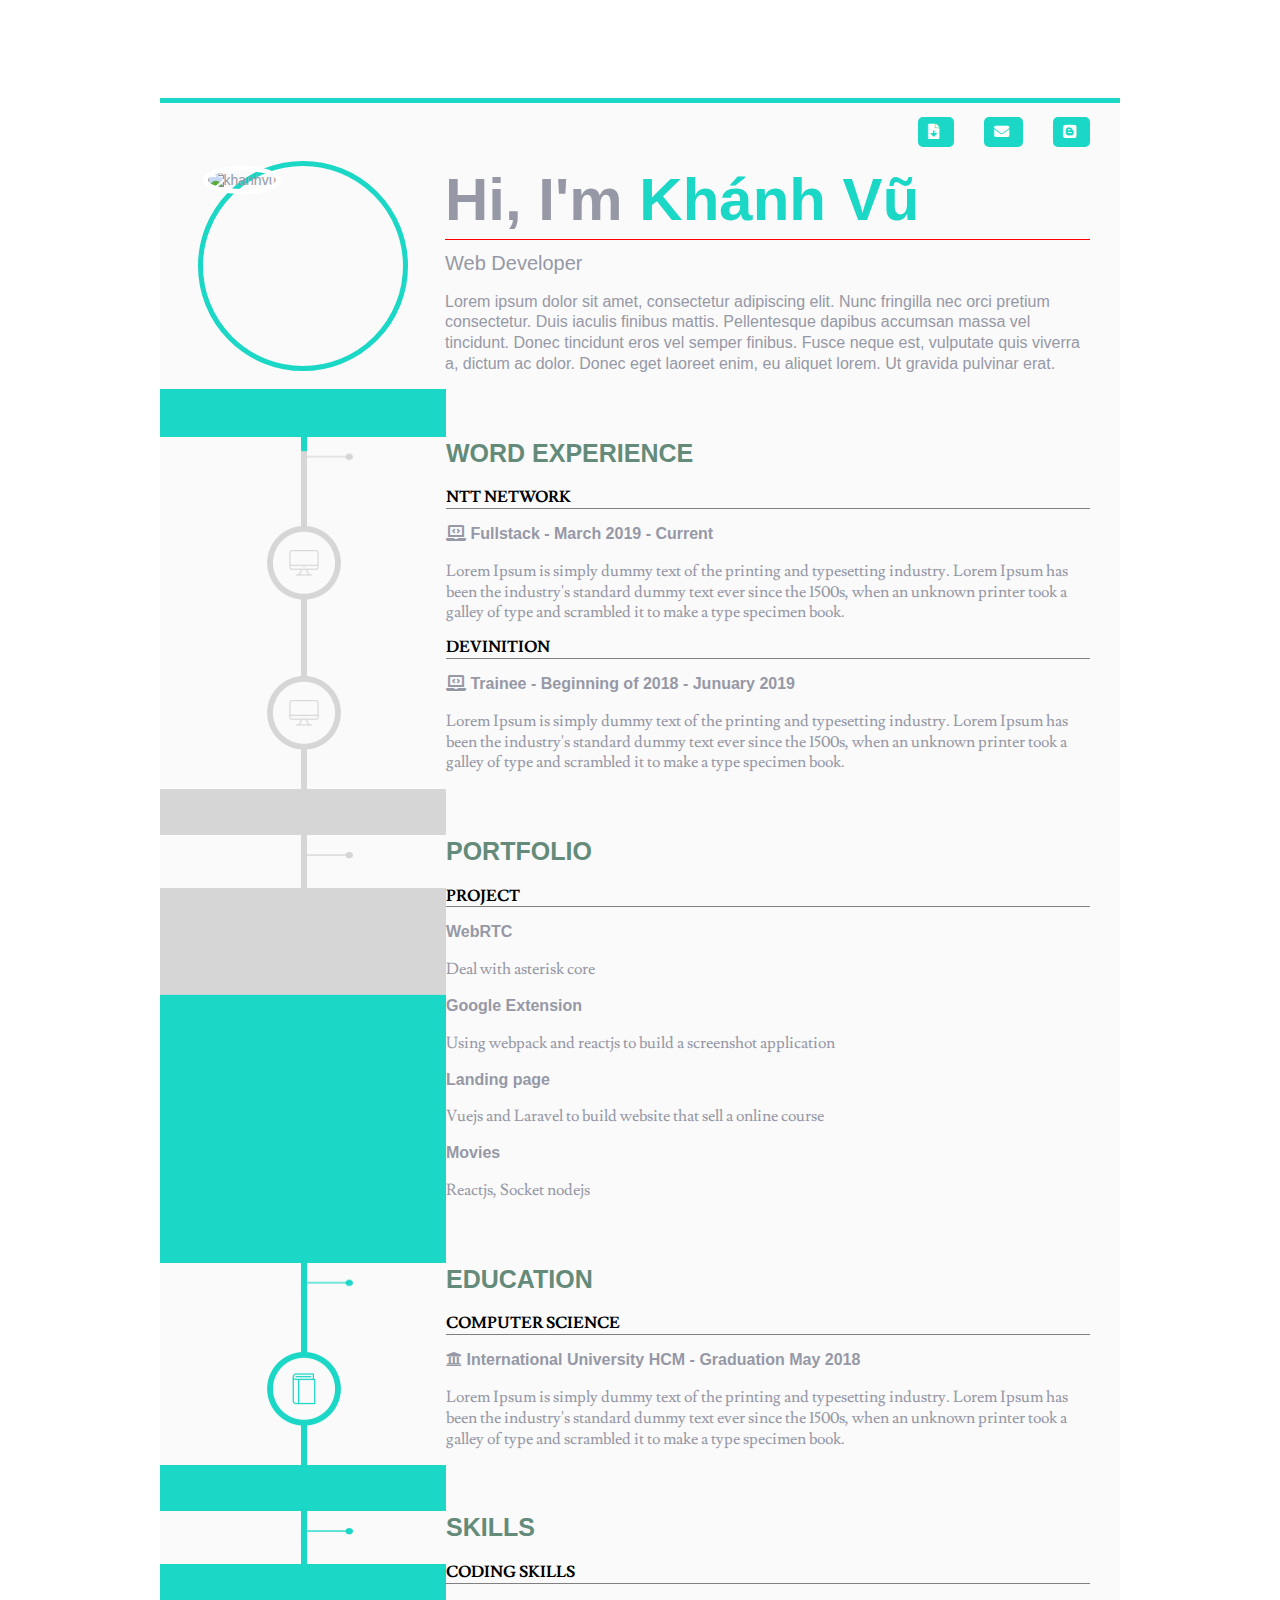
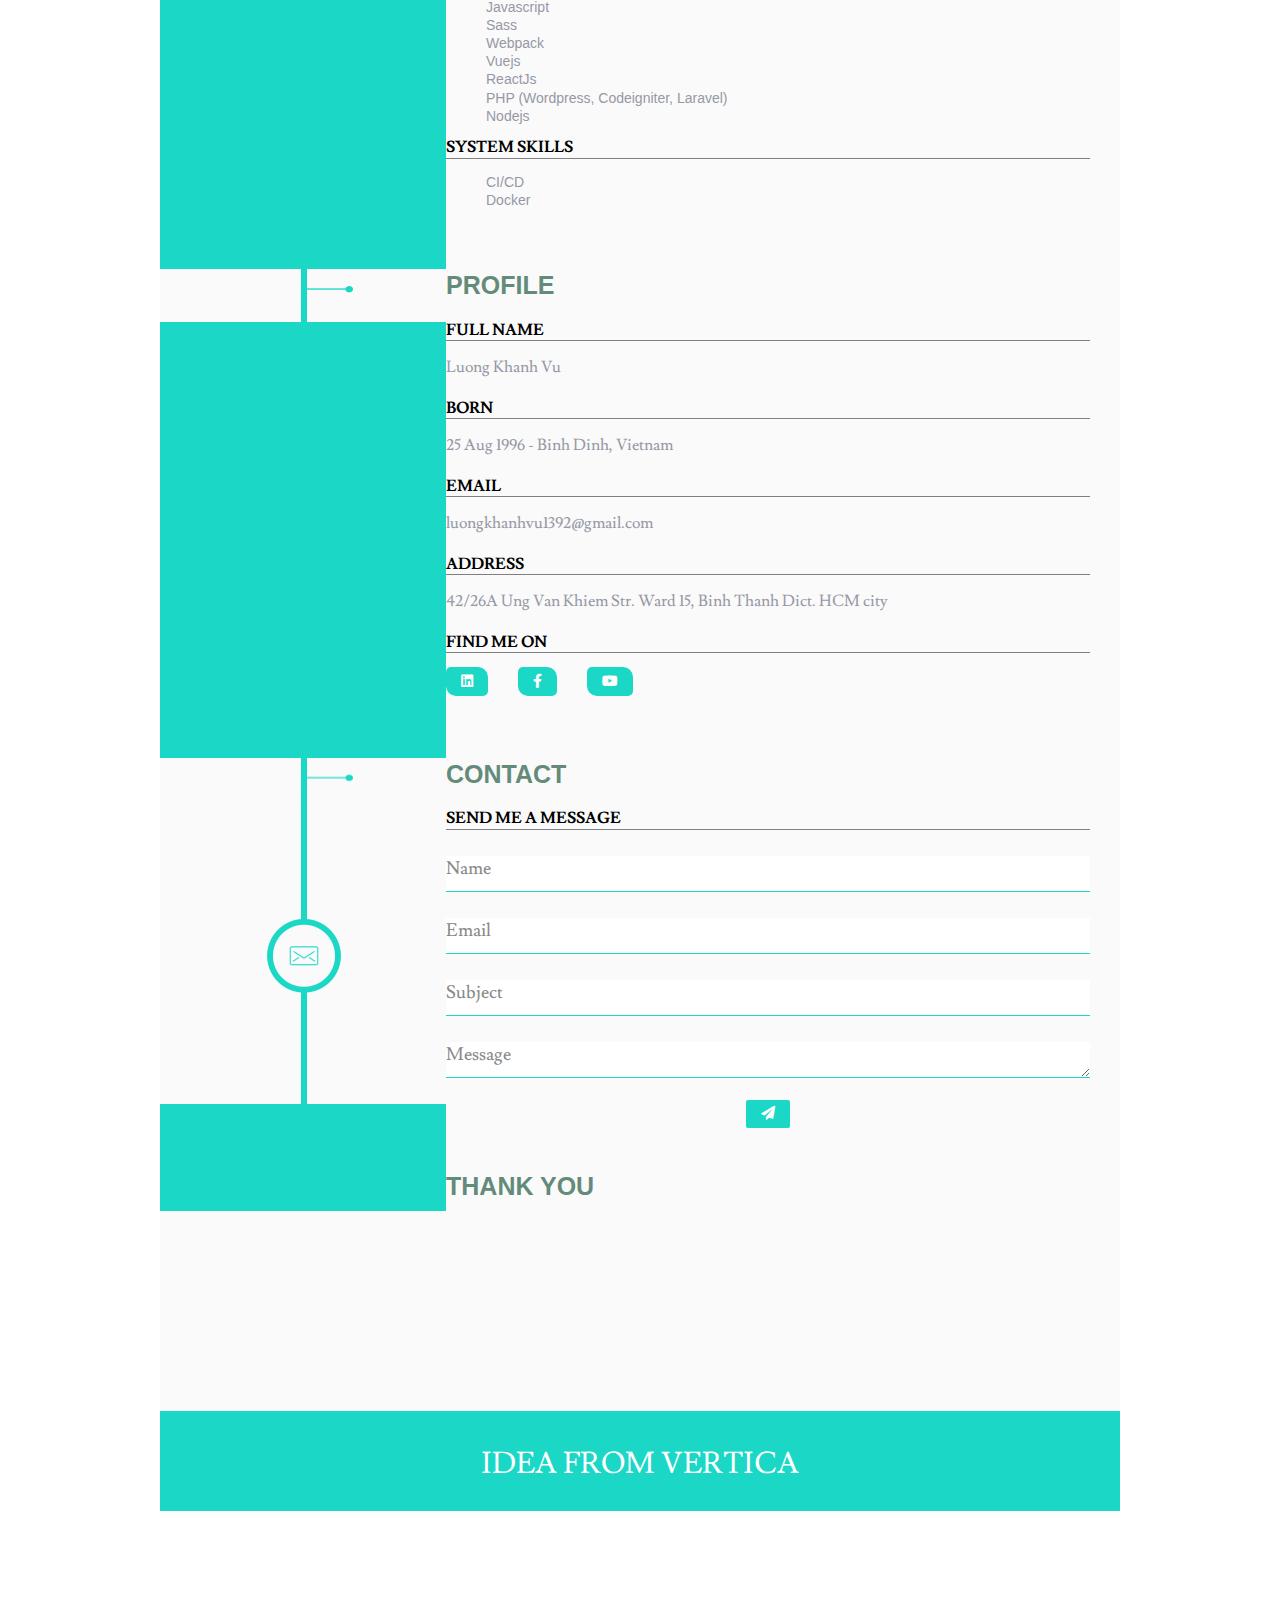
==== index.html @ 8d632528 "modify(index.html): add link image and project" ====
<!doctype html>
<html lang="en">
<head>
  <meta charset="utf-8">
  <meta name="description" content="MyCV">
  <meta name="viewport" content="width=device-width, initial-scale=1">
  <title>Main CV</title>
  <link rel="stylesheet" href="css/all.css"/>
  <link rel="stylesheet" href="css/custom.css"/>
</head>
<body class="mt-80">
<div class="bg-loader">
  <div class="loader">
    <span>L</span>
    <span>O</span>
    <span>A</span>
    <span>D</span>
    <span>I</span>
    <span>N</span>
    <span>G</span>
  </div>
</div>
<header>
  <div class="container">
    <div class="top-color"></div>
    <div class="top-icons">
      <ul>
        <li>
          <a href="#">
            <i class="fas fa-file-download"></i>
            <span class="btn-hide-text">DOWNLOAD MY RESUME</span>
          </a>
        </li>
        <li>
          <a href="#">
            <i class="fas fa-envelope"></i>
            <span  class="btn-hide-text">SEND ME EMAIL</span>
          </a>
        </li>
        <li>
          <a href="#">
            <i class="fab fa-blogger"></i>
            <span  class="btn-hide-text">VIEW MY BLOG</span>
          </a>
        </li>
      </ul>
    </div>
  </div>
</header>
<main>
  <div class="container">
    <section id="intro" class="layout mx">
      <div class="intro-avatar">
        <img src="https://scontent.fsgn5-9.fna.fbcdn.net/v/t31.18172-8/17917785_1908169096135531_1628396637518507444_o.jpg?_nc_cat=105&ccb=1-5&_nc_sid=09cbfe&_nc_ohc=e7ODUcbRu4wAX9FfZwW&tn=zO99qkMffNymyFGb&_nc_ht=scontent.fsgn5-9.fna&oh=00_AT-Ylu_E-d6OytFuBfMUEVZoU_unhEu-neli6n6NG3BnvQ&oe=62311FBE" alt="khanhvu"/>
      </div>
      <div class="intro-text ml-30">
        <div class="intro-title">
          <h1>Hi, I'm <span class="color-green"> Khánh Vũ </span></h1>
        </div>
        <div class="intro-job">
          <h2>Web Developer</h2>
        </div>
        <div class="intro-desc">
          <p>
            Lorem ipsum dolor sit amet, consectetur adipiscing elit. Nunc fringilla nec orci pretium consectetur. Duis iaculis finibus mattis. Pellentesque dapibus accumsan massa vel tincidunt. Donec tincidunt eros vel semper finibus. Fusce neque est, vulputate quis viverra a, dictum ac dolor. Donec eget laoreet enim, eu aliquet lorem. Ut gravida pulvinar erat.
          </p>
        </div>
      </div>
    </section>
    <div class="timeline bg-icon">
      <section class="interval layout-timeline">
        <div class="timeline__process"></div>
        <div class="timeline__contain"></div>
      </section>
      <section id="work">
        <div class="row layout-timeline">
          <div class="timeline__title"></div>
          <div class="timeline__contain">
            <h3>WORD EXPERIENCE</h3>
          </div>
        </div>
        <div class="row layout-timeline">
          <div class="timeline__work"></div>
          <div class="timeline__contain">
            <h4>NTT NETWORK</h4>
            <div class="timeline__detail">
              <h5><i class="fas fa-laptop-code"></i> Fullstack - <span>March 2019 - Current</span></h5>
              <p>Lorem Ipsum is simply dummy text of the printing and typesetting industry. Lorem Ipsum has been the industry's standard dummy text ever since the 1500s, when an unknown printer took a galley of type and scrambled it to make a type specimen book.</p>
            </div>
          </div>
        </div>
        <div class="row layout-timeline">
          <div class="timeline__work"></div>
          <div class="timeline__contain">
            <h4>DEVINITION</h4>
            <div class="timeline__detail">
              <h5><i class="fas fa-laptop-code"></i> Trainee - <span>Beginning of 2018 - Junuary 2019</span></h5>
              <p>Lorem Ipsum is simply dummy text of the printing and typesetting industry. Lorem Ipsum has been the industry's standard dummy text ever since the 1500s, when an unknown printer took a galley of type and scrambled it to make a type specimen book.</p>
            </div>
          </div>
        </div>
      </section>
      <section class="interval layout-timeline">
        <div class="timeline__process"></div>
        <div class="timeline__contain"></div>
      </section>
      <section id="portfolio">
        <div class="row layout-timeline">
          <div class="timeline__title"></div>
          <div class="timeline__contain">
            <h3>PORTFOLIO</h3>
          </div>
        </div>
        <div class="row layout-timeline">
          <div class="timeline__point"></div>
          <div class="timeline__contain">
            <h4>PROJECT</h4>
            <div class="timeline__detail">
              <h5>WebRTC</h5>
              <p>Deal with asterisk core</p>
              <h5>Google Extension</h5>
              <p>Using webpack and reactjs to build a screenshot application</p>
              <h5>Landing page</h5>
              <p>Vuejs and Laravel to build website that sell a online course</p>
              <h5>Movies</h5>
              <p>Reactjs, Socket nodejs</p>
            </div>
          </div>
        </div>
      </section>
      <section class="interval layout-timeline">
        <div class="timeline__process"></div>
        <div class="timeline__contain"></div>
      </section>
      <section id="education">
        <div class="row layout-timeline">
          <div class="timeline__title"></div>
          <div class="timeline__contain">
            <h3>EDUCATION</h3>
          </div>
        </div>
        <div class="row layout-timeline">
          <div class="timeline__education"></div>
          <div class="timeline__contain">
            <h4>COMPUTER SCIENCE</h4>
            <div class="timeline__detail">
              <h5><i class="fas fa-university"></i> International University HCM - <span>Graduation May 2018</span></h5>
              <p>Lorem Ipsum is simply dummy text of the printing and typesetting industry. Lorem Ipsum has been the industry's standard dummy text ever since the 1500s, when an unknown printer took a galley of type and scrambled it to make a type specimen book.</p>
            </div>
          </div>
        </div>
      </section>
      <section class="interval layout-timeline">
        <div class="timeline__process"></div>
        <div class="timeline__contain"></div>
      </section>
      <section id="skill">
        <div class="row layout-timeline">
          <div class="timeline__title"></div>
          <div class="timeline__contain">
            <h3>SKILLS</h3>
          </div>
        </div>
        <div class="row layout-timeline">
          <div class="timeline__point"></div>
          <div class="timeline__contain">
            <h4>CODING SKILLS</h4>
            <div class="timeline__detail">
              <ul>
                <li>Javascript</li>
                <li>Sass</li>
                <li>Webpack</li>
                <li>Vuejs</li>
                <li>ReactJs</li>
                <li>PHP (Wordpress, Codeigniter, Laravel)</li>
                <li>Nodejs</li>
              </ul>
            </div>
          </div>
        </div>
        <div class="row layout-timeline">
          <div class="timeline__point"></div>
          <div class="timeline__contain">
            <h4>SYSTEM SKILLS</h4>
            <div class="timeline__detail">
              <ul>
                <li>CI/CD</li>
                <li>Docker</li>
              </ul>
            </div>
          </div>
        </div>
      </section>
      <section class="interval layout-timeline">
        <div class="timeline__process"></div>
        <div class="timeline__contain"></div>
      </section>
      <section id="profile">
        <div class="row layout-timeline">
          <div class="timeline__title"></div>
          <div class="timeline__contain">
            <h3>PROFILE</h3>
          </div>
        </div>
        <div class="row layout-timeline">
          <div class="timeline__point"></div>
          <div class="timeline__contain">
            <h4>FULL NAME</h4>
            <div class="timeline__detail">
              <p>Luong Khanh Vu</p>
            </div>
          </div>
        </div>
        <div class="row layout-timeline">
          <div class="timeline__point"></div>
          <div class="timeline__contain">
            <h4>BORN</h4>
            <div class="timeline__detail">
              <p>25 Aug 1996 - Binh Dinh, Vietnam</p>
            </div>
          </div>
        </div>
        <div class="row layout-timeline">
          <div class="timeline__point"></div>
          <div class="timeline__contain">
            <h4>EMAIL</h4>
            <div class="timeline__detail">
              <p>luongkhanhvu1392@gmail.com</p>
            </div>
          </div>
        </div>
        <div class="row layout-timeline">
          <div class="timeline__point"></div>
          <div class="timeline__contain">
            <h4>ADDRESS</h4>
            <div class="timeline__detail">
              <p>42/26A Ung Van Khiem Str. Ward 15, Binh Thanh Dict. HCM city</p>
            </div>
          </div>
        </div>
        <div class="row layout-timeline">
          <div class="timeline__point"></div>
          <div class="timeline__contain">
            <h4>FIND ME ON</h4>
            <div class="timeline__detail">
              <ul class="timeline__icon">
                <li><a href="#"><i class="fab fa-linkedin"></i></a></li>
                <li><a href="#"><i class="fab fa-facebook-f"></i></a></li>
                <li><a href="#"><i class="fab fa-youtube"></i></a></li>
              </ul>
            </div>
          </div>
        </div>
      </section>
      <section class="interval layout-timeline">
        <div class="timeline__process"></div>
        <div class="timeline__contain"></div>
      </section>
      <section id="contact">
        <div class="row layout-timeline">
          <div class="timeline__title"></div>
          <div class="timeline__contain">
            <h3>CONTACT</h3>
          </div>
        </div>
        <div class="row layout-timeline">
          <div class="timeline__mail"></div>
          <div class="timeline__contain">
            <h4>SEND ME A MESSAGE</h4>
            <div class="timeline__detail">
              <form>
                <div class="form-field">
                  <input type="text" name="name" id="name" class="js-input" />
                  <label class="label" for="name">Name</label>
                </div>
                <div class="form-field">
                  <input type="email" name="email" id="email" class="js-input" />
                  <label class="label" for="email">Email</label>
                </div>
                <div class="form-field">
                  <input type="text" name="subject" id="subject" class="js-input" />
                  <label class="label" for="subject">Subject</label>
                </div>
                <div class="form-field">
                  <textarea name="message" id="message" class="js-input"></textarea>
                  <label class="label" for="message">Message</label>
                </div>
                <div class="form-field align-center">
                  <button type="submit"><i class="fas fa-paper-plane"></i></button>
                </div>
              </form>
            </div>
          </div>
        </div>
      </section>
      <section class="interval layout-timeline">
        <div class="timeline__process"></div>
        <div class="timeline__contain"></div>
      </section>
      <section id="end">
        <div class="row layout-timeline">
          <div class="timeline__point"></div>
          <div class="timeline__contain">
            <h3 class="no-margin pt-20">THANK YOU</h3>
          </div>
        </div>
      </section>
      <section class="timeline__end"></section>
    </div>
  </div>
</main>
<footer>
  <div class="container">
    <div class="footer">
      <a href="https://3jon.com/demo/nwp/item/vertica/jessie/">IDEA FROM VERTICA</a>
    </div>
  </div>
  <div class="timeline-support"></div>
</footer>
<script
  src="js/jquery-3.6.0.min.js"></script>
<script src="js/script.js"></script>
</body>
</html>
---- css/custom.css ----
@import url(https://fonts.googleapis.com/css?family=Lusitana:400,700);
html {
  font-size: 100%;
  box-sizing: border-box;
}

*, *::before, *::after {
  box-sizing: inherit;
}

a {
  text-decoration: none;
  color: #1ad7c6;
}

h1, h2, h3, h4, h5, h6 {
  margin: 0;
  padding: 0;
  font-weight: normal;
}

h1 {
  font-weight: bold;
}

body {
  margin: 0;
  padding: 0;
  font-size: 0.875rem;
  font-weight: 300;
  font-family: "Public Sans", sans-serif;
  color: #9698a6;
  line-height: 1.3;
  background: url("https://images.unsplash.com/photo-1531310120610-deae3280a60b?ixid=MnwxMjA3fDB8MHxwaG90by1wYWdlfHx8fGVufDB8fHx8&ixlib=rb-1.2.1&auto=format&fit=crop&w=1789&q=80") center center no-repeat;
  background-size: cover;
  max-height: 100vh;
  background-attachment: fixed;
}

.container {
  max-width: 60rem;
  margin: 0 auto;
  background: url(https://3jon.com/demo/nwp/item/vertica/jessie/wp-content/themes/vertica/img/paper-bg2.png) no-repeat top left, url(https://3jon.com/demo/nwp/item/vertica/jessie/wp-content/themes/vertica/img/paper-bg-bot.png) no-repeat bottom right, #fafafa;
  position: relative;
  top: -2px;
}

.color-green {
  color: #1ad7c6;
}

.layout {
  display: grid;
  grid-template-columns: 25% 75%;
}

.mx {
  margin-right: 30px;
  margin-left: 30px;
}

.ml-30 {
  margin-left: 30px;
}

li {
  list-style: none;
}

.no-margin {
  margin: 0 !important;
}

.pt-20 {
  padding-top: 20px !important;
}

.top-color {
  height: 5px;
  background-color: #1ad7c6;
}

.top-icons {
  display: flex;
  justify-content: flex-end;
  margin-right: 30px;
  margin-left: 30px;
}
.top-icons ul {
  display: flex;
  gap: 1.875rem;
}
.top-icons ul li {
  list-style: none;
  background-color: #1ad7c6;
  border-radius: 5px;
  padding: 5px 10px;
}
.top-icons ul li:hover .btn-hide-text {
  width: 200px;
  display: inline;
}
.top-icons ul a {
  color: white;
  font-size: 0.9375rem;
}

.btn-hide-text {
  display: inline-block;
  width: 0;
  height: 0;
  overflow: hidden;
  transition: all 0.3s ease-in-out;
  -mox-transition: all 0.3s ease-in-out;
  -webkit-transition: all 0.3s ease-in-out;
}

#intro .intro-avatar {
  width: 210px;
  height: 210px;
  border: 5px solid #1ad7c6;
  border-radius: 50%;
  margin: 0 auto;
}
#intro .intro-avatar img {
  height: 100%;
  border-radius: 50%;
  border: 5px solid white;
}
#intro .intro-title {
  font-size: 1.875rem;
  border-bottom: 1px solid red;
}
#intro .intro-job {
  margin-top: 10px;
}
#intro .intro-desc {
  font-size: 1rem;
}
#intro h2 {
  font-size: 1.25rem;
}

.interval {
  height: 50px;
}

.bg-icon {
  background-color: #1ad7c6 !important;
}

.layout-timeline {
  display: grid;
  grid-template-columns: 30% 70%;
  margin-top: -2px;
}

.timeline {
  background: url(../img/timeline-bg.png) repeat-x center center fixed;
}
.timeline__process {
  background: url(https://3jon.com/demo/nwp/item/vertica/jessie/wp-content/themes/vertica/img/progress-bar.png) repeat-y center;
  background-size: 400px 9px;
}
.timeline__title {
  background: url(../img/progress-section-title3.png) no-repeat center center;
  background-size: 400px 500px;
}
.timeline__point {
  min-height: 80px;
  background: url(https://3jon.com/demo/nwp/item/vertica/jessie/wp-content/themes/vertica/img/progress-point.png) center center;
  background-size: 400px 500px;
}
.timeline__education {
  background: url(../img/progress-education4.png) no-repeat center center;
  background-size: 400px 500px;
}
.timeline__work {
  background: url(../img/progress-work3.png) no-repeat center center;
  background-size: 400px 500px;
}
.timeline__mail {
  background: url(../img/progress-mail3.png) no-repeat center center;
  background-size: 400px 500px;
}
.timeline__contain {
  padding-right: 30px;
  background-color: #fafafa;
  margin-left: -2px;
}
.timeline__contain h3 {
  font-size: 1.5625rem;
  margin-bottom: 20px;
  font-weight: bold;
  color: #648b79;
}
.timeline__contain h4 {
  color: black;
  font-size: 1rem;
  font-weight: bold;
  border-bottom: 1px solid gray;
  font-family: Lusitana, serif;
}
.timeline__contain h5 {
  font-size: 1rem;
  font-weight: bold;
  margin-top: 15px;
}
.timeline__contain p {
  font-size: 1rem;
  font-family: Lusitana, serif;
}
.timeline__icon {
  display: flex;
  gap: 30px;
  padding-left: 0px;
}
.timeline__icon li {
  padding: 5px 15px;
  background-color: #1ad7c6;
  border-radius: 5px 10px;
}
.timeline__icon a {
  color: white;
}
.timeline__top {
  height: 200px;
  background-color: #fafafa;
}
.timeline__end {
  height: 200px;
  background-color: #fafafa;
  margin-top: -19px;
}

.mt-80 {
  margin-top: 100px;
}

form .form-field {
  position: relative;
  margin: 26px 0;
}
form input, form textarea {
  display: block;
  width: 100%;
  height: 36px;
  border-width: 0 0 1px 0;
  border-color: #1ad7c6;
  font-family: Lusitana, serif;
  font-size: 1.125rem;
  line-height: 26px;
  font-weight: 400;
}
form input:focus, form textarea:focus {
  outline: none;
}
form input:focus + .label, form input.not-empty + .label, form textarea:focus + .label, form textarea.not-empty + .label {
  transform: translateY(-24px);
}
form .label {
  position: absolute;
  bottom: 11px;
  top: 0;
  font-family: Lusitana, serif;
  font-size: 1.125rem;
  line-height: 25px;
  font-weight: 400;
  color: #888;
  cursor: text;
  transition: transform 0.2s ease-in-out;
}
form textarea {
  min-width: 100%;
  max-width: 100%;
  min-height: 36px;
  max-height: 120px;
}

.align-center {
  text-align: center;
}

button {
  border: none;
  background-color: #1ad7c6;
  color: white;
  padding: 5px 15px;
  border-radius: 2px;
  font-size: 0.875rem;
  transition: all 0.2s ease-in-out;
  font-family: Lusitana, serif;
  position: absolute;
  left: 50%;
  transform: translate(-50%, -50%);
  top: 10px;
}
button:hover {
  cursor: pointer;
  font-size: 1.125rem;
}

.stopScroll {
  overflow-y: hidden;
}

.bg-loader {
  background: purple;
  margin: 0;
  padding: 0;
  z-index: 10000;
  position: absolute;
  width: 100%;
  height: 100%;
  top: 0;
  display: none;
}
.bg-loader.show {
  display: unset;
}

.loader {
  position: absolute;
  top: 50%;
  left: 50%;
  transform: translateX(-50%) translateY(-50%);
}

.loader span {
  font-family: "Segoe UI", Tahoma, Geneva, Verdana, sans-serif;
  font-size: 30px;
  color: aliceblue;
  display: inline-block;
  transition: all 0.5s;
  animation: animate 2s infinite;
}

.loader span:nth-child(1) {
  animation-delay: 0.1s;
}

.loader span:nth-child(2) {
  animation-delay: 0.2s;
}

.loader span:nth-child(3) {
  animation-delay: 0.3s;
}

.loader span:nth-child(4) {
  animation-delay: 0.4s;
}

.loader span:nth-child(5) {
  animation-delay: 0.5s;
}

.loader span:nth-child(6) {
  animation-delay: 0.6s;
}

.loader span:nth-child(7) {
  animation-delay: 0.7s;
}

@keyframes animate {
  0% {
    color: aliceblue;
    transform: translateY(0);
    margin-left: 0;
  }
  25% {
    color: aliceblue;
    transform: translateY(-15px);
    margin-left: 10px;
    text-shadow: 0 15px 5px black;
  }
  100% {
    color: aliceblue;
    transform: translateY(0);
    margin-left: 0;
  }
}
.footer {
  text-align: center;
  height: 100px;
  background-color: #1ad7c6;
  line-height: 3.5;
  color: white;
  font-size: 1.875rem;
  font-family: Lusitana, serif;
}
.footer a {
  color: white;
}

.timeline-support {
  height: 100px;
  background-color: transparent;
}

/*# sourceMappingURL=custom.css.map */
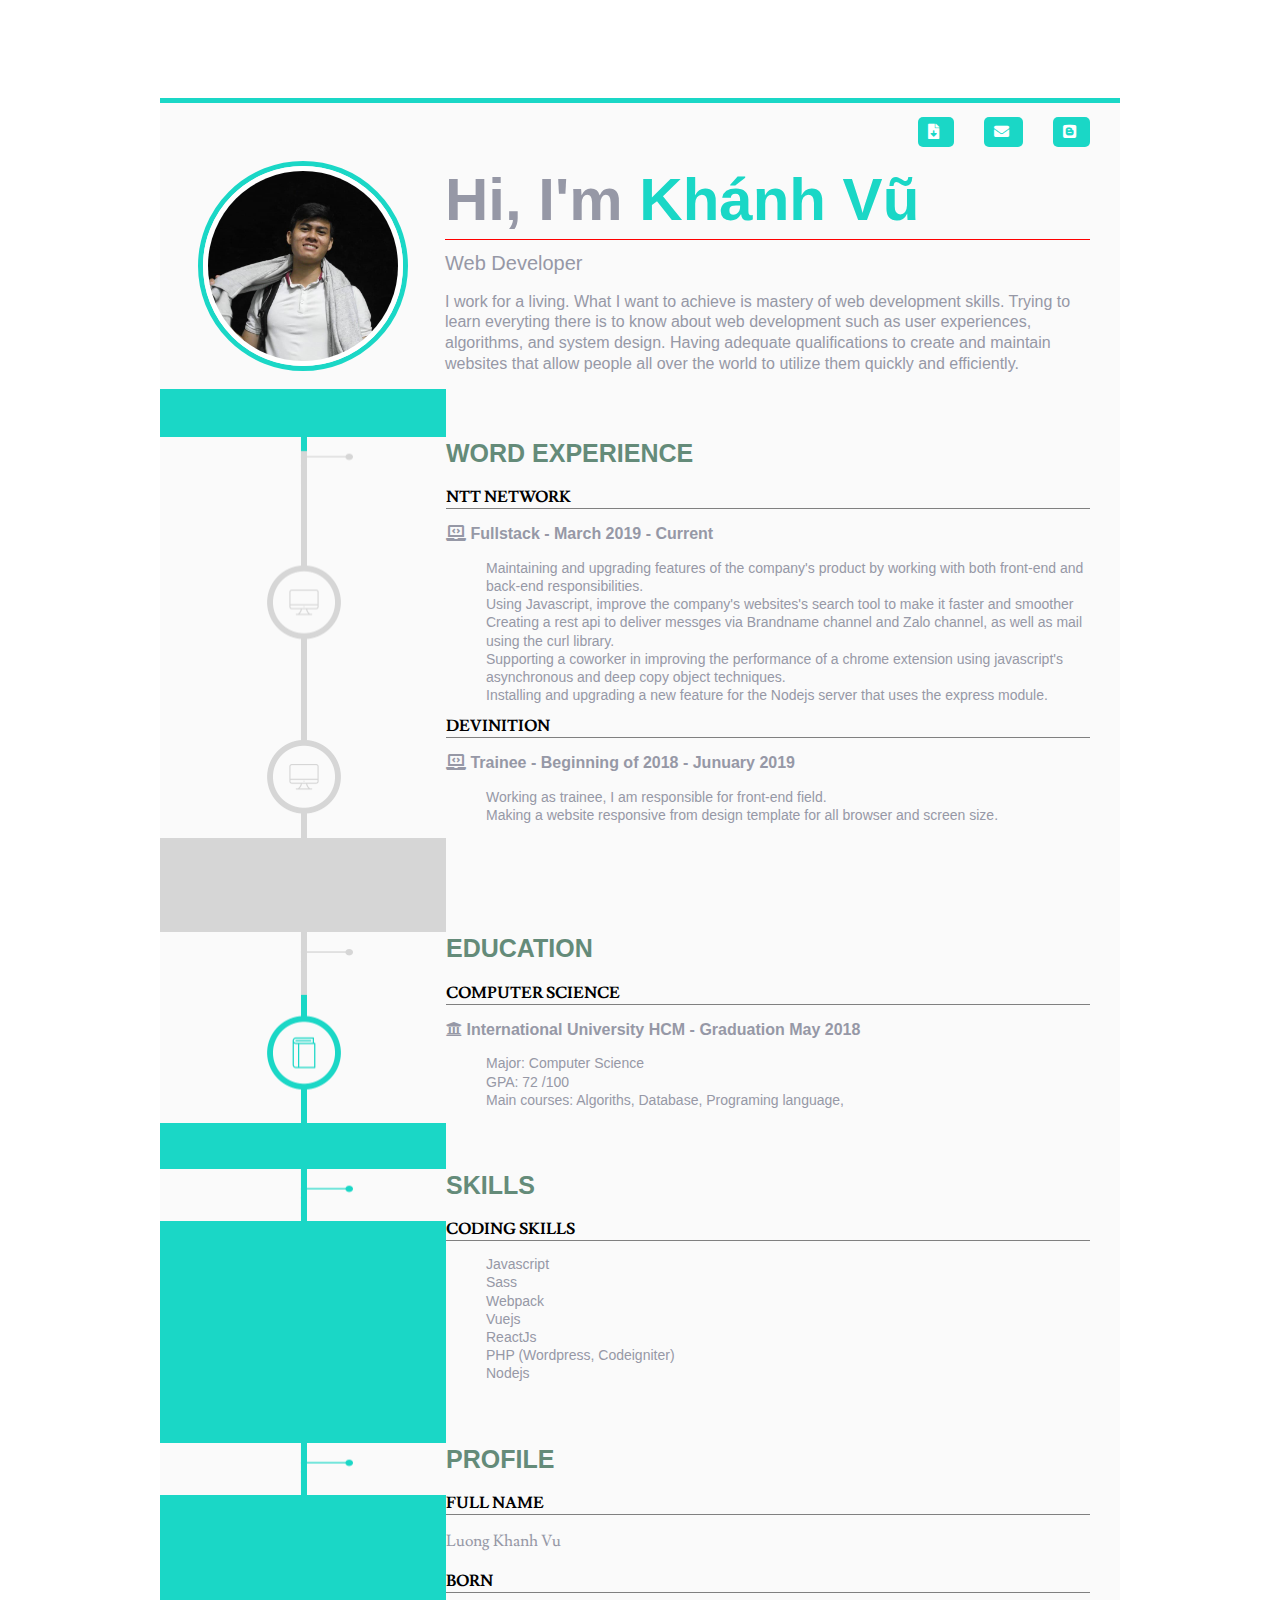
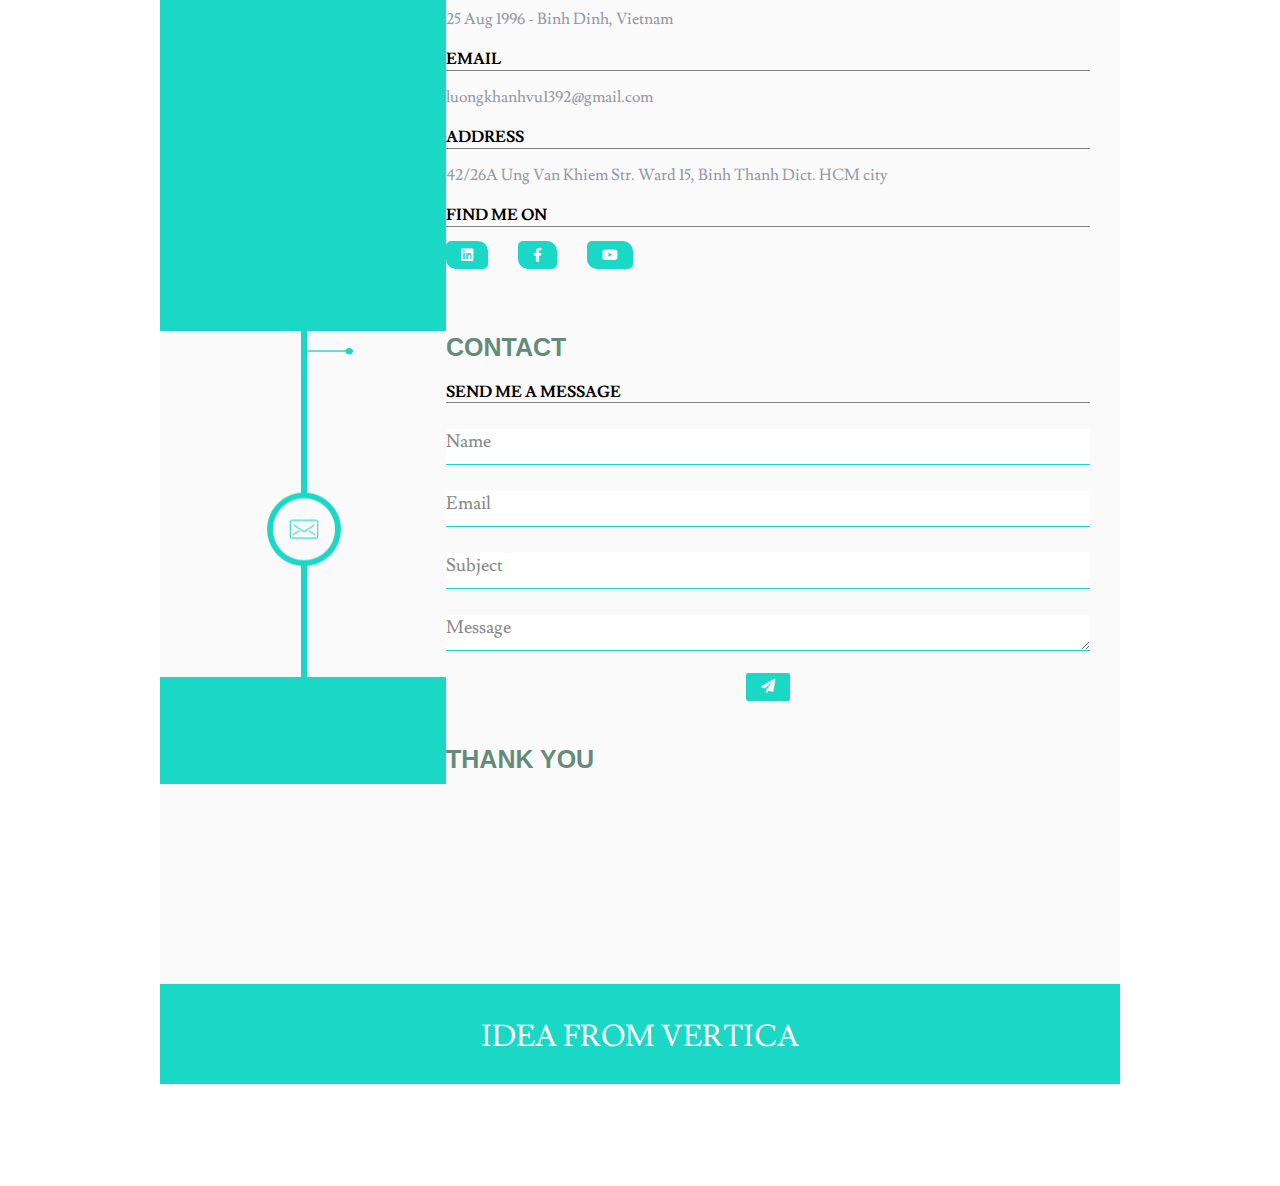
==== commit 1a951dc8: "edit(html): adding text and hide some part of cv" ====
--- a/index.html
+++ b/index.html
@@ -51,7 +51,7 @@
   <div class="container">
     <section id="intro" class="layout mx">
       <div class="intro-avatar">
-        <img src="https://scontent.fsgn5-9.fna.fbcdn.net/v/t31.18172-8/17917785_1908169096135531_1628396637518507444_o.jpg?_nc_cat=105&ccb=1-5&_nc_sid=09cbfe&_nc_ohc=e7ODUcbRu4wAX9FfZwW&tn=zO99qkMffNymyFGb&_nc_ht=scontent.fsgn5-9.fna&oh=00_AT-Ylu_E-d6OytFuBfMUEVZoU_unhEu-neli6n6NG3BnvQ&oe=62311FBE" alt="khanhvu"/>
+        <img src="./img/khanhvu2.jpg" alt="khanhvu"/>
       </div>
       <div class="intro-text ml-30">
         <div class="intro-title">
@@ -62,7 +62,9 @@
         </div>
         <div class="intro-desc">
           <p>
-            Lorem ipsum dolor sit amet, consectetur adipiscing elit. Nunc fringilla nec orci pretium consectetur. Duis iaculis finibus mattis. Pellentesque dapibus accumsan massa vel tincidunt. Donec tincidunt eros vel semper finibus. Fusce neque est, vulputate quis viverra a, dictum ac dolor. Donec eget laoreet enim, eu aliquet lorem. Ut gravida pulvinar erat.
+           I work for a living. What I want to achieve is mastery of web development skills.
+           Trying to learn everyting there is to know about web development such as user experiences, algorithms, and system design.
+           Having adequate qualifications to create and maintain websites that allow people all over the world to utilize them quickly and efficiently.
           </p>
         </div>
       </div>
@@ -85,7 +87,13 @@
             <h4>NTT NETWORK</h4>
             <div class="timeline__detail">
               <h5><i class="fas fa-laptop-code"></i> Fullstack - <span>March 2019 - Current</span></h5>
-              <p>Lorem Ipsum is simply dummy text of the printing and typesetting industry. Lorem Ipsum has been the industry's standard dummy text ever since the 1500s, when an unknown printer took a galley of type and scrambled it to make a type specimen book.</p>
+              <ul>
+                <li>Maintaining and upgrading features of the company's product by working with both front-end and back-end responsibilities.</li>
+                <li>Using Javascript, improve the company's websites's search tool to make it faster and smoother</li>
+                <li>Creating a rest api to deliver messges via Brandname channel and Zalo channel, as well as mail using the curl library.</li>
+                <li>Supporting a coworker in improving the performance of a chrome extension using javascript's asynchronous and deep copy object techniques. </li>
+                <li>Installing and upgrading a new feature for the Nodejs server that uses the express module.</li>
+              </ul>
             </div>
           </div>
         </div>
@@ -95,16 +103,19 @@
             <h4>DEVINITION</h4>
             <div class="timeline__detail">
               <h5><i class="fas fa-laptop-code"></i> Trainee - <span>Beginning of 2018 - Junuary 2019</span></h5>
-              <p>Lorem Ipsum is simply dummy text of the printing and typesetting industry. Lorem Ipsum has been the industry's standard dummy text ever since the 1500s, when an unknown printer took a galley of type and scrambled it to make a type specimen book.</p>
-            </div>
-          </div>
-        </div>
-      </section>
-      <section class="interval layout-timeline">
-        <div class="timeline__process"></div>
-        <div class="timeline__contain"></div>
-      </section>
-      <section id="portfolio">
+              <ul>
+                <li>Working as trainee, I am responsible for front-end field.</li>
+                <li>Making a website responsive from design template for all browser and screen size.</li>
+              </ul>
+            </div>
+          </div>
+        </div>
+      </section>
+      <section class="interval layout-timeline">
+        <div class="timeline__process"></div>
+        <div class="timeline__contain"></div>
+      </section>
+      <!-- <section id="portfolio">
         <div class="row layout-timeline">
           <div class="timeline__title"></div>
           <div class="timeline__contain">
@@ -127,7 +138,7 @@
             </div>
           </div>
         </div>
-      </section>
+      </section> -->
       <section class="interval layout-timeline">
         <div class="timeline__process"></div>
         <div class="timeline__contain"></div>
@@ -145,7 +156,11 @@
             <h4>COMPUTER SCIENCE</h4>
             <div class="timeline__detail">
               <h5><i class="fas fa-university"></i> International University HCM - <span>Graduation May 2018</span></h5>
-              <p>Lorem Ipsum is simply dummy text of the printing and typesetting industry. Lorem Ipsum has been the industry's standard dummy text ever since the 1500s, when an unknown printer took a galley of type and scrambled it to make a type specimen book.</p>
+              <ul>
+                <li>Major: Computer Science</li>
+                <li>GPA: 72 /100</li>
+                <li>Main courses: Algoriths, Database, Programing language,</li>
+              </ul>
             </div>
           </div>
         </div>
@@ -172,13 +187,13 @@
                 <li>Webpack</li>
                 <li>Vuejs</li>
                 <li>ReactJs</li>
-                <li>PHP (Wordpress, Codeigniter, Laravel)</li>
+                <li>PHP (Wordpress, Codeigniter)</li>
                 <li>Nodejs</li>
               </ul>
             </div>
           </div>
         </div>
-        <div class="row layout-timeline">
+        <!-- <div class="row layout-timeline">
           <div class="timeline__point"></div>
           <div class="timeline__contain">
             <h4>SYSTEM SKILLS</h4>
@@ -189,7 +204,7 @@
               </ul>
             </div>
           </div>
-        </div>
+        </div> -->
       </section>
       <section class="interval layout-timeline">
         <div class="timeline__process"></div>
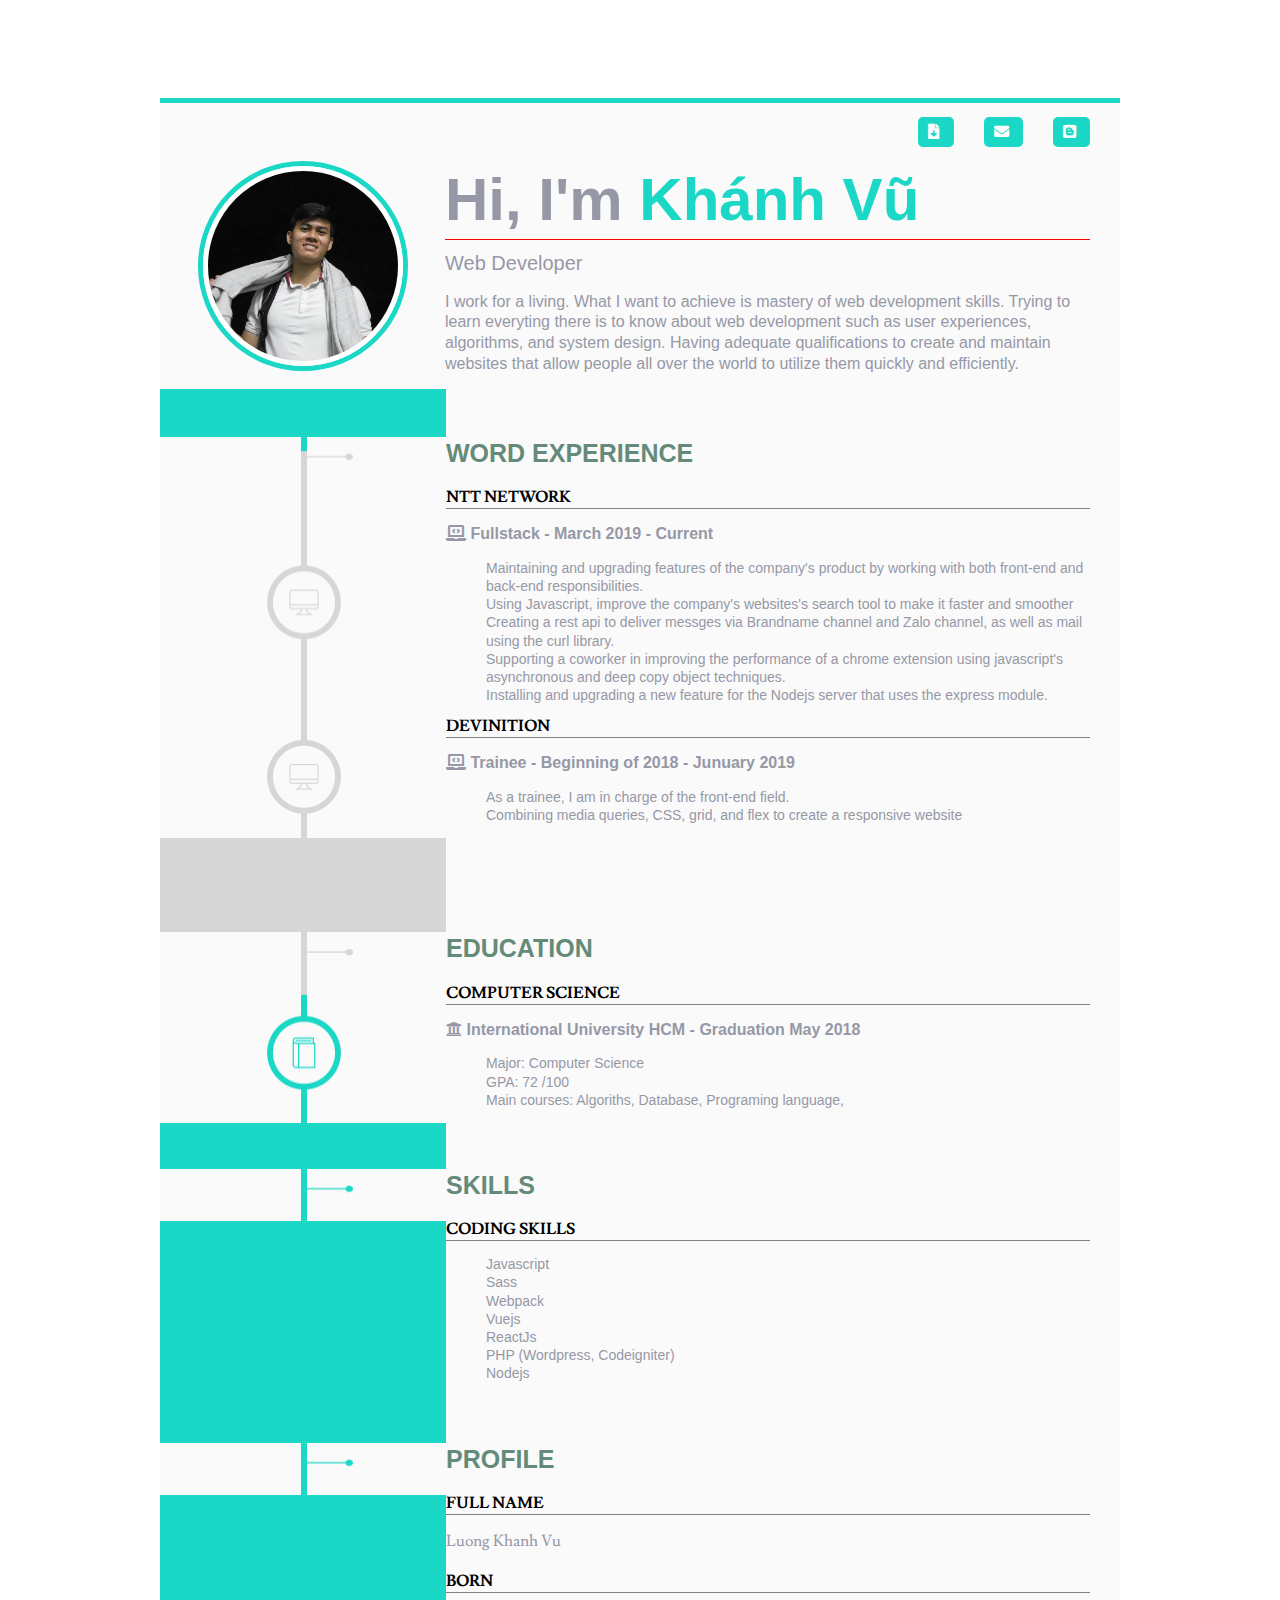
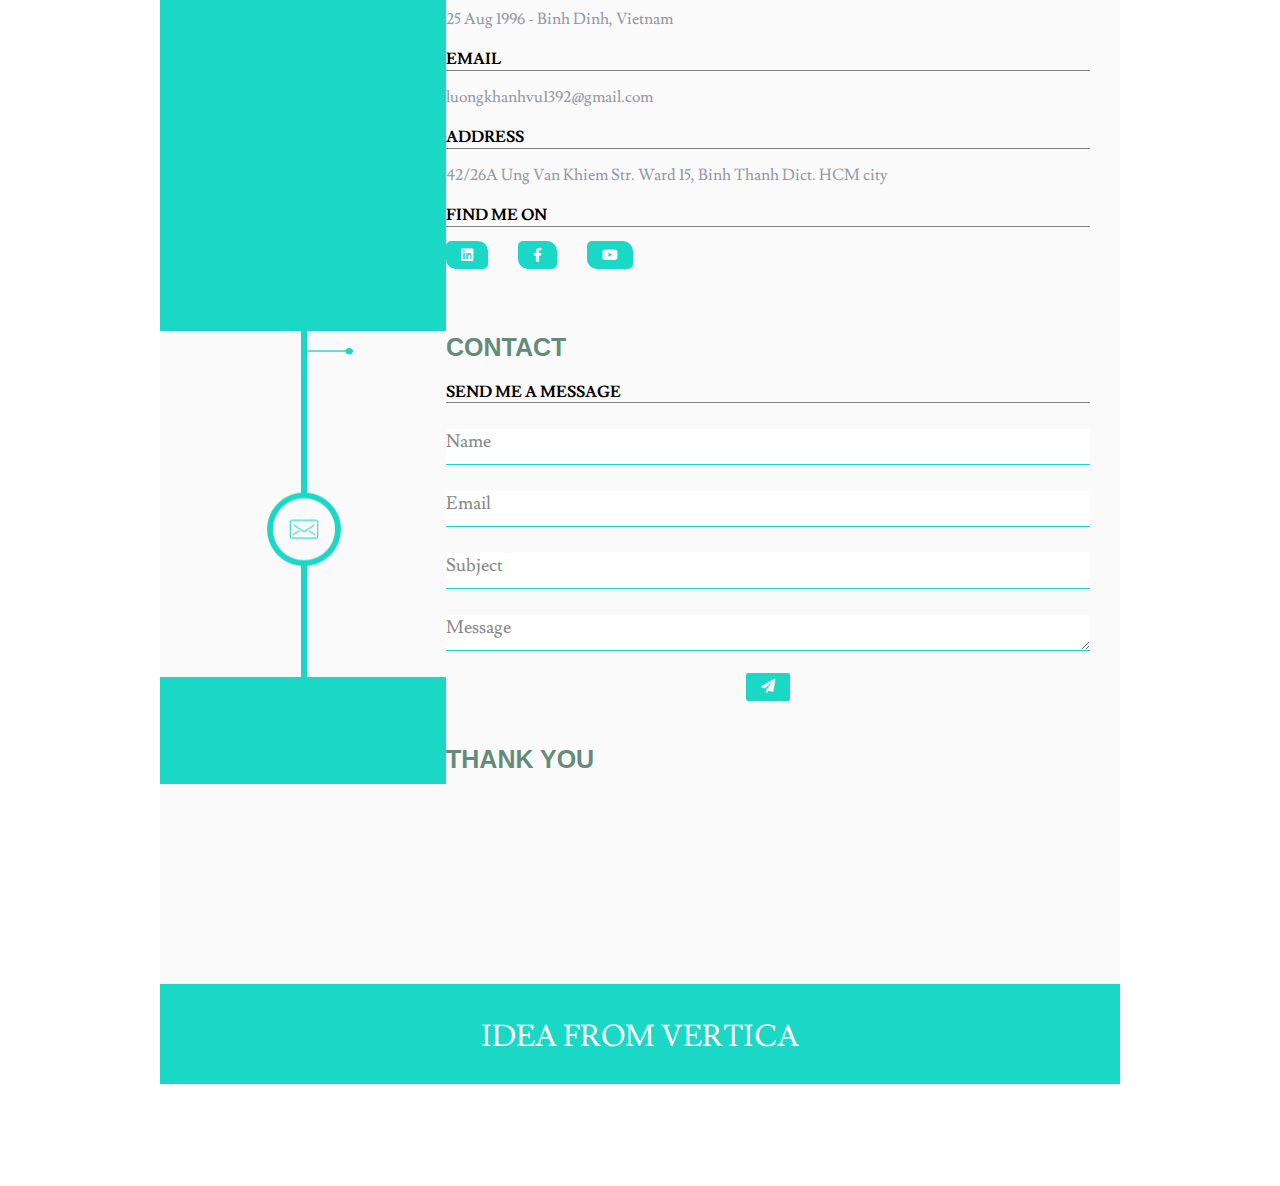
==== commit f5ed108e: "edit(html): change text" ====
--- a/index.html
+++ b/index.html
@@ -4,7 +4,8 @@
   <meta charset="utf-8">
   <meta name="description" content="MyCV">
   <meta name="viewport" content="width=device-width, initial-scale=1">
-  <title>Main CV</title>
+  <link rel="icon" type="image/x-icon" href="./favicon.ico">
+  <title>CV - LUONG KHANH VU - WEB DEVELOPER</title>
   <link rel="stylesheet" href="css/all.css"/>
   <link rel="stylesheet" href="css/custom.css"/>
 </head>
@@ -104,8 +105,8 @@
             <div class="timeline__detail">
               <h5><i class="fas fa-laptop-code"></i> Trainee - <span>Beginning of 2018 - Junuary 2019</span></h5>
               <ul>
-                <li>Working as trainee, I am responsible for front-end field.</li>
-                <li>Making a website responsive from design template for all browser and screen size.</li>
+                <li>As a trainee, I am in charge of the front-end field.</li>
+                <li>Combining media queries, CSS, grid, and flex to create a responsive website</li>
               </ul>
             </div>
           </div>
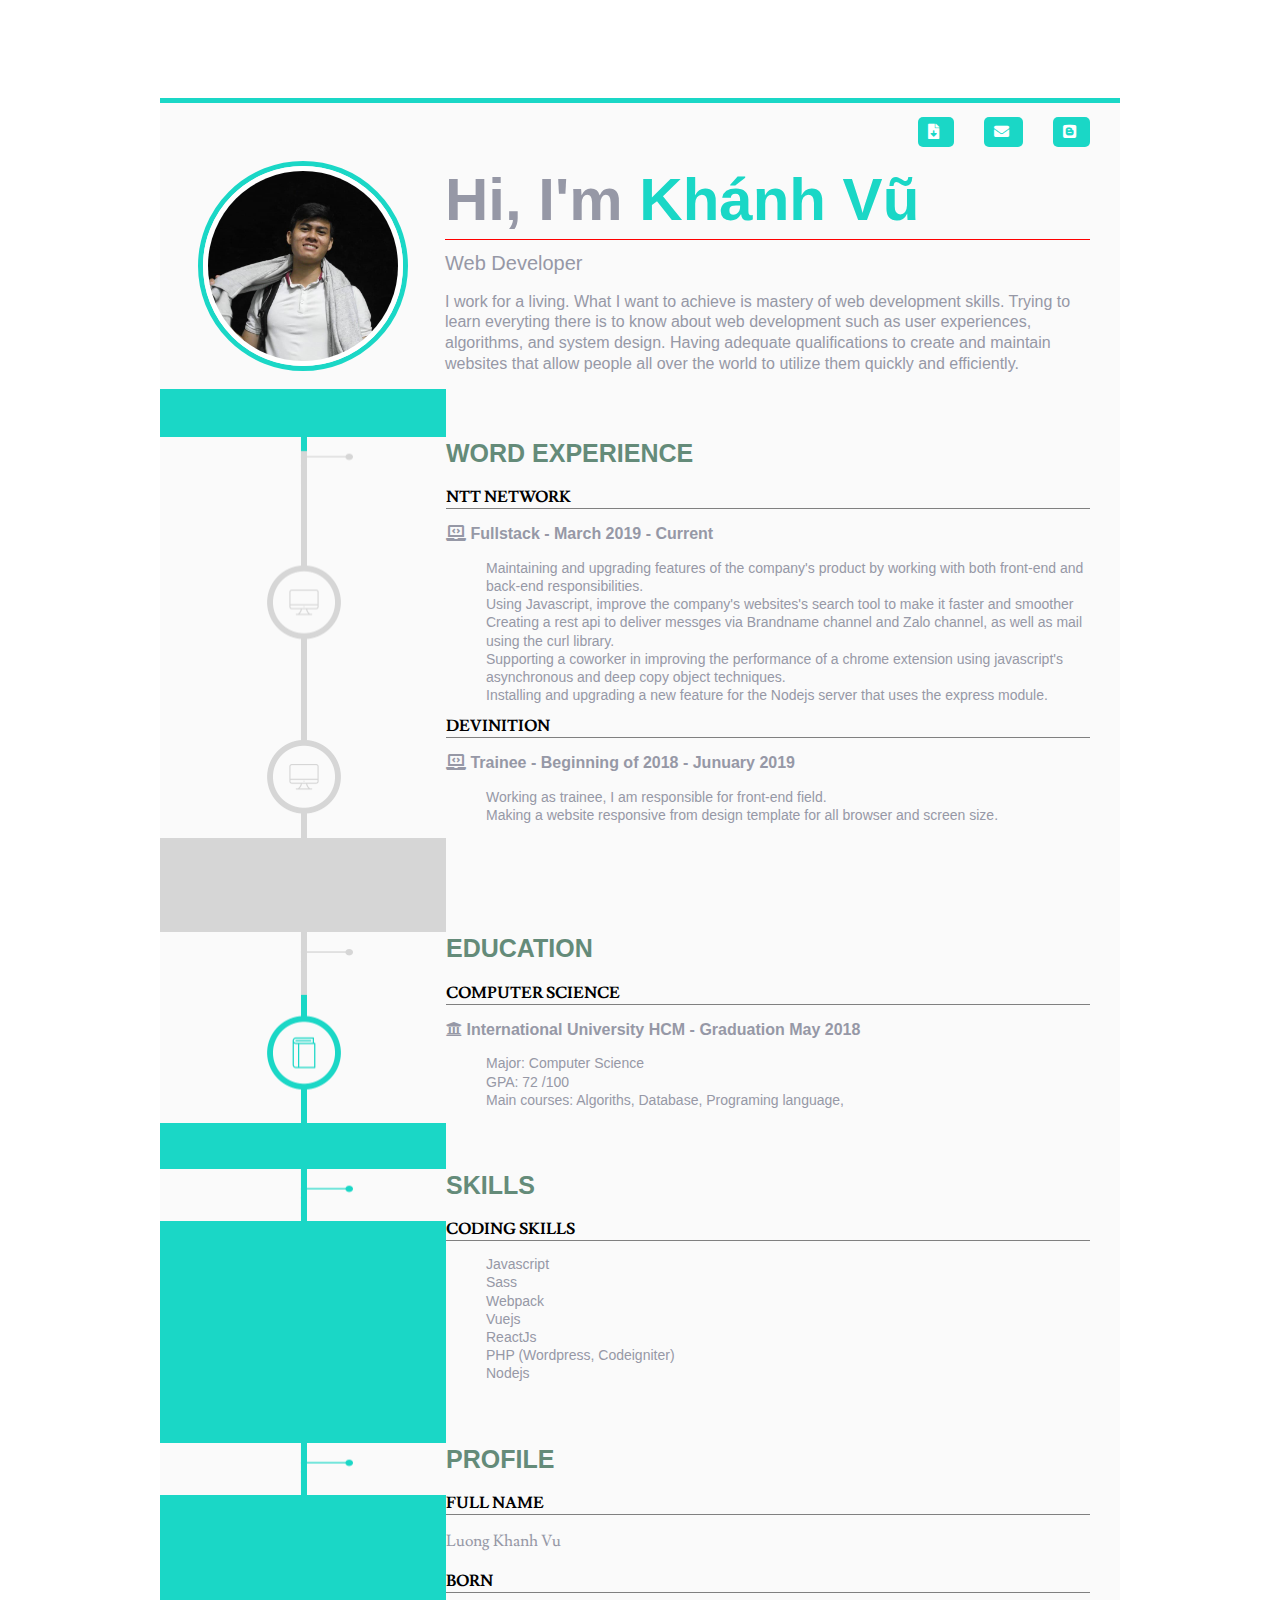
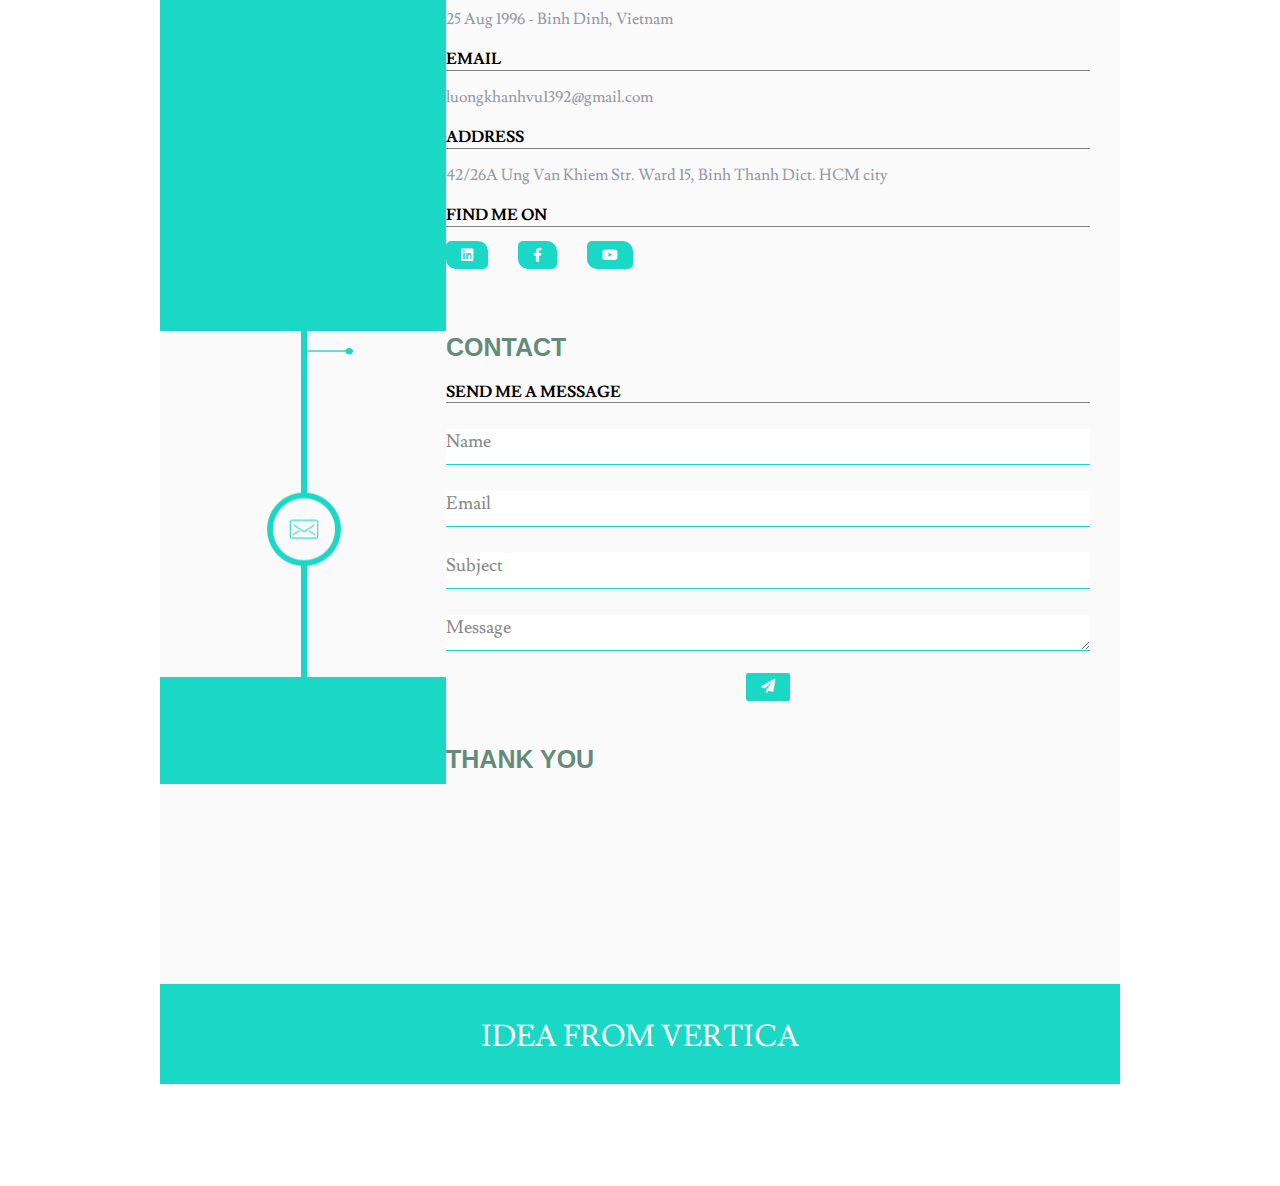
==== commit 57f0aa8c: "edit(server html): adding favicon" ====
--- a/index.html
+++ b/index.html
@@ -5,7 +5,7 @@
   <meta name="description" content="MyCV">
   <meta name="viewport" content="width=device-width, initial-scale=1">
   <link rel="icon" type="image/x-icon" href="./favicon.ico">
-  <title>CV - LUONG KHANH VU - WEB DEVELOPER</title>
+  <title>Main CV</title>
   <link rel="stylesheet" href="css/all.css"/>
   <link rel="stylesheet" href="css/custom.css"/>
 </head>
@@ -105,8 +105,8 @@
             <div class="timeline__detail">
               <h5><i class="fas fa-laptop-code"></i> Trainee - <span>Beginning of 2018 - Junuary 2019</span></h5>
               <ul>
-                <li>As a trainee, I am in charge of the front-end field.</li>
-                <li>Combining media queries, CSS, grid, and flex to create a responsive website</li>
+                <li>Working as trainee, I am responsible for front-end field.</li>
+                <li>Making a website responsive from design template for all browser and screen size.</li>
               </ul>
             </div>
           </div>
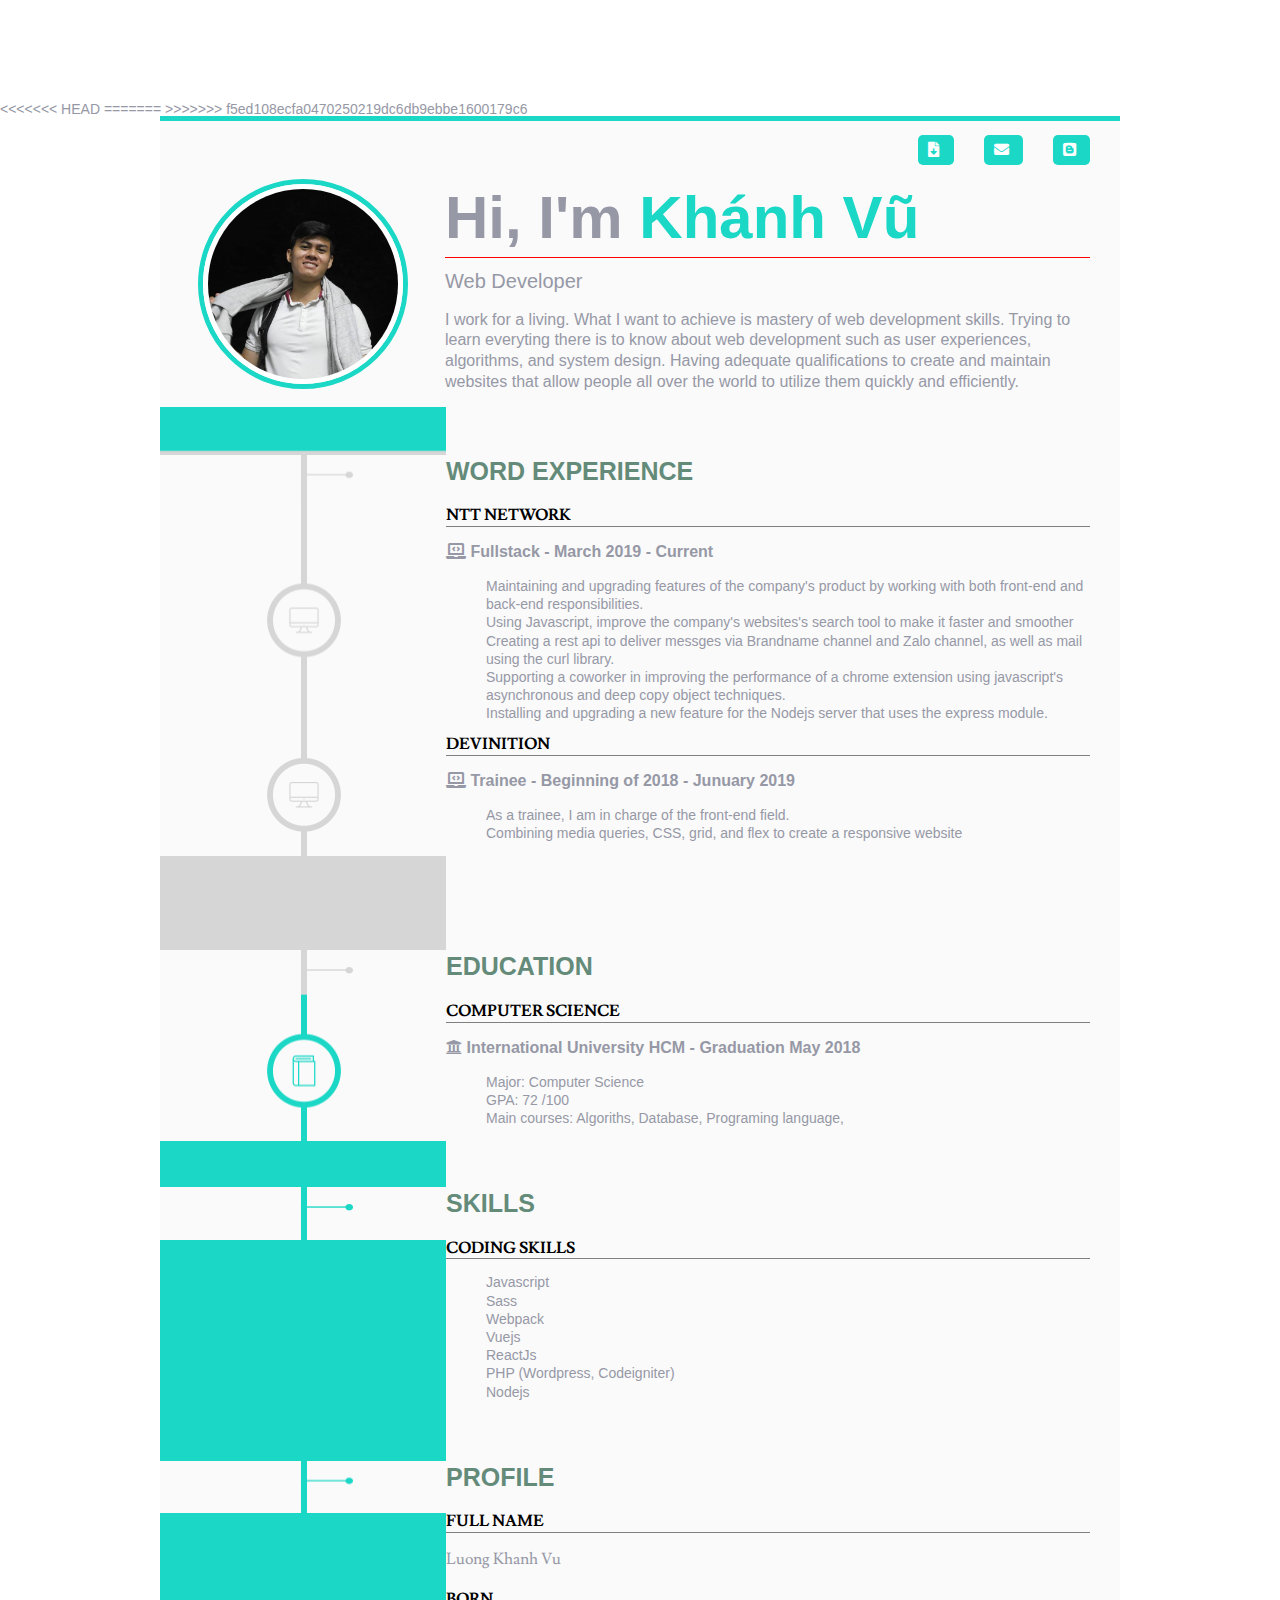
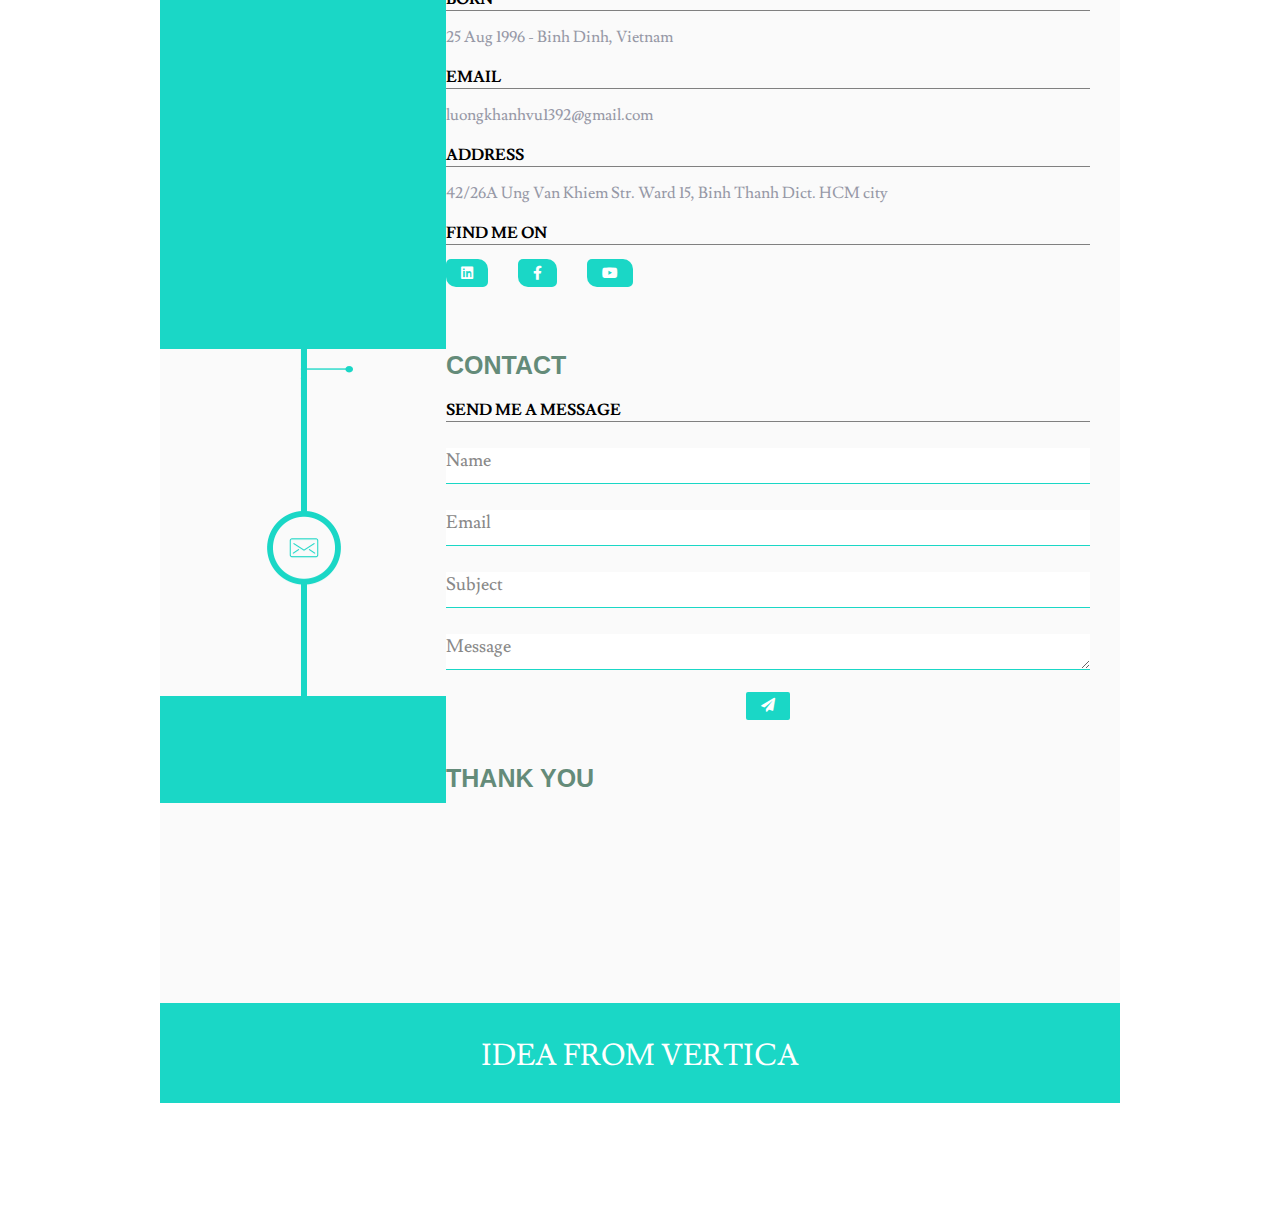
==== commit 6c05a80e: "fix(conflict): diff text" ====
--- a/index.html
+++ b/index.html
@@ -5,7 +5,11 @@
   <meta name="description" content="MyCV">
   <meta name="viewport" content="width=device-width, initial-scale=1">
   <link rel="icon" type="image/x-icon" href="./favicon.ico">
+<<<<<<< HEAD
   <title>Main CV</title>
+=======
+  <title>CV - LUONG KHANH VU - WEB DEVELOPER</title>
+>>>>>>> f5ed108ecfa0470250219dc6db9ebbe1600179c6
   <link rel="stylesheet" href="css/all.css"/>
   <link rel="stylesheet" href="css/custom.css"/>
 </head>
@@ -105,8 +109,8 @@
             <div class="timeline__detail">
               <h5><i class="fas fa-laptop-code"></i> Trainee - <span>Beginning of 2018 - Junuary 2019</span></h5>
               <ul>
-                <li>Working as trainee, I am responsible for front-end field.</li>
-                <li>Making a website responsive from design template for all browser and screen size.</li>
+                <li>As a trainee, I am in charge of the front-end field.</li>
+                <li>Combining media queries, CSS, grid, and flex to create a responsive website</li>
               </ul>
             </div>
           </div>
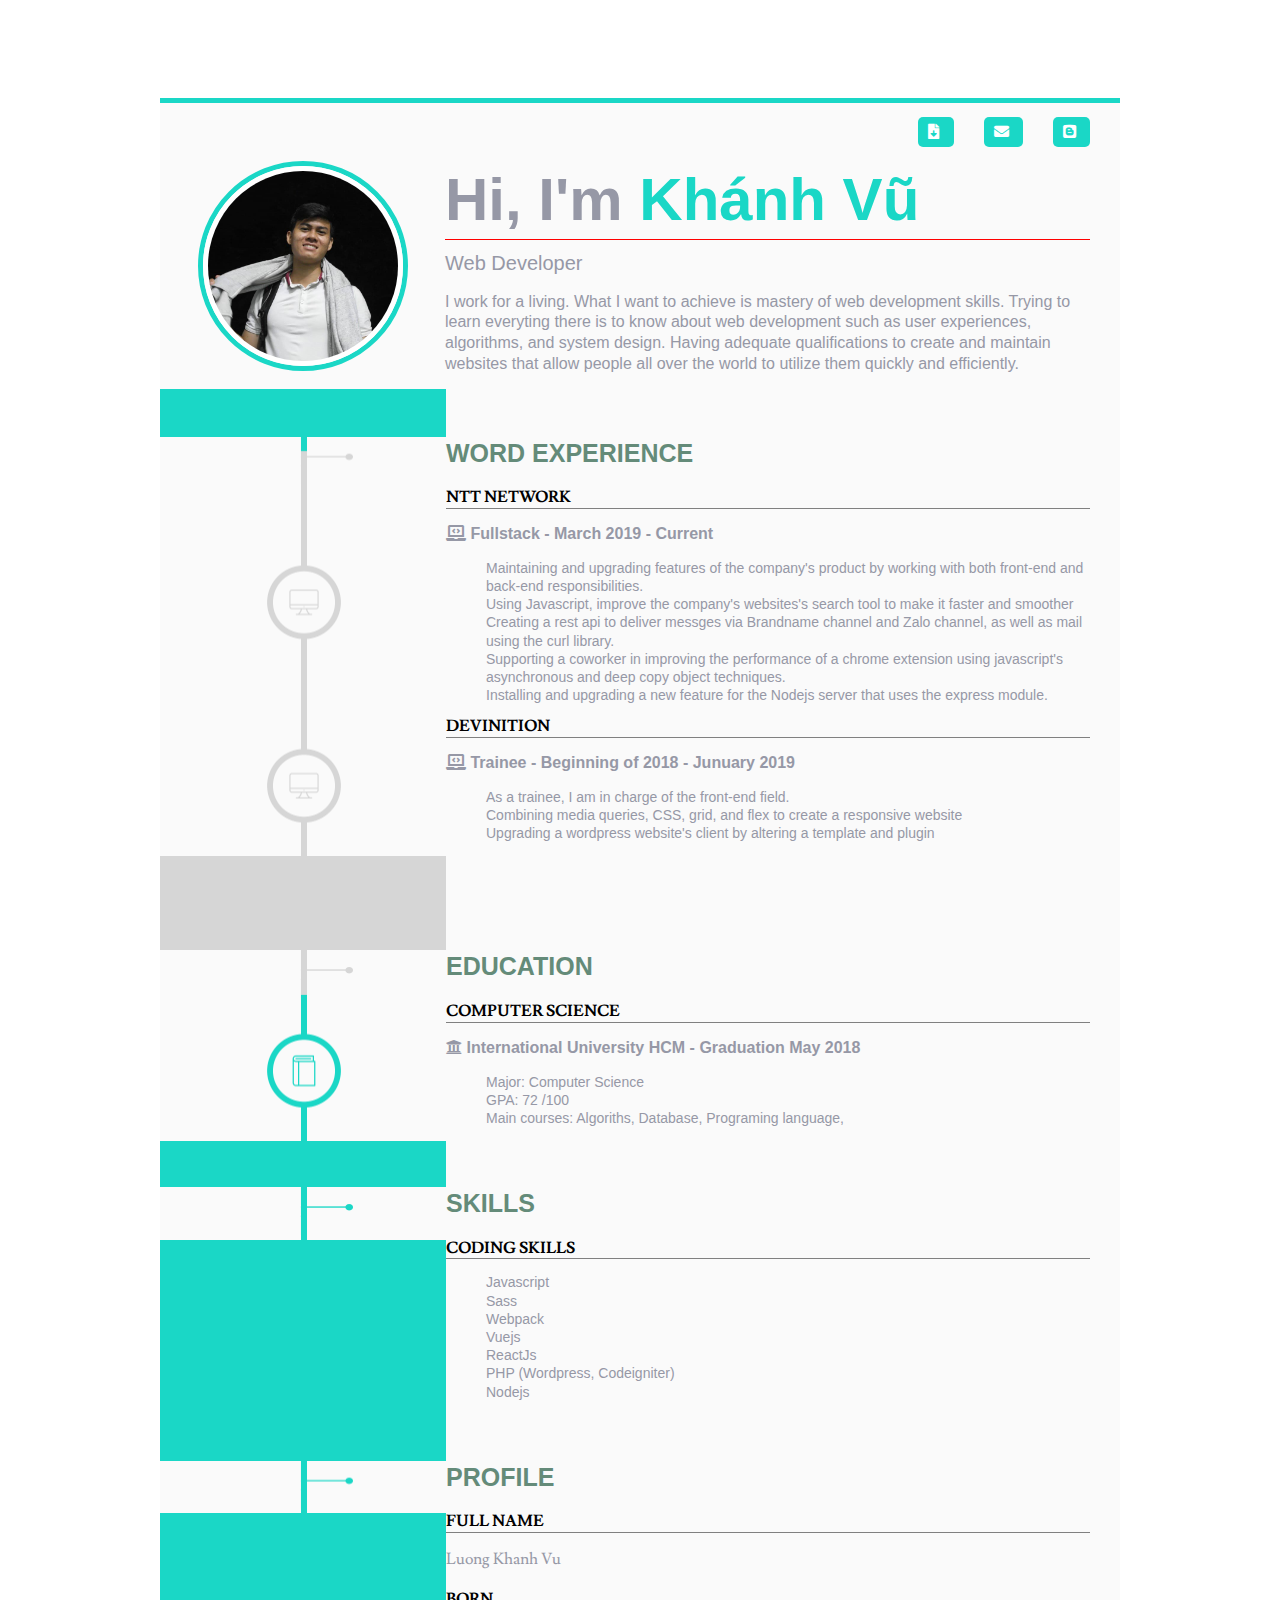
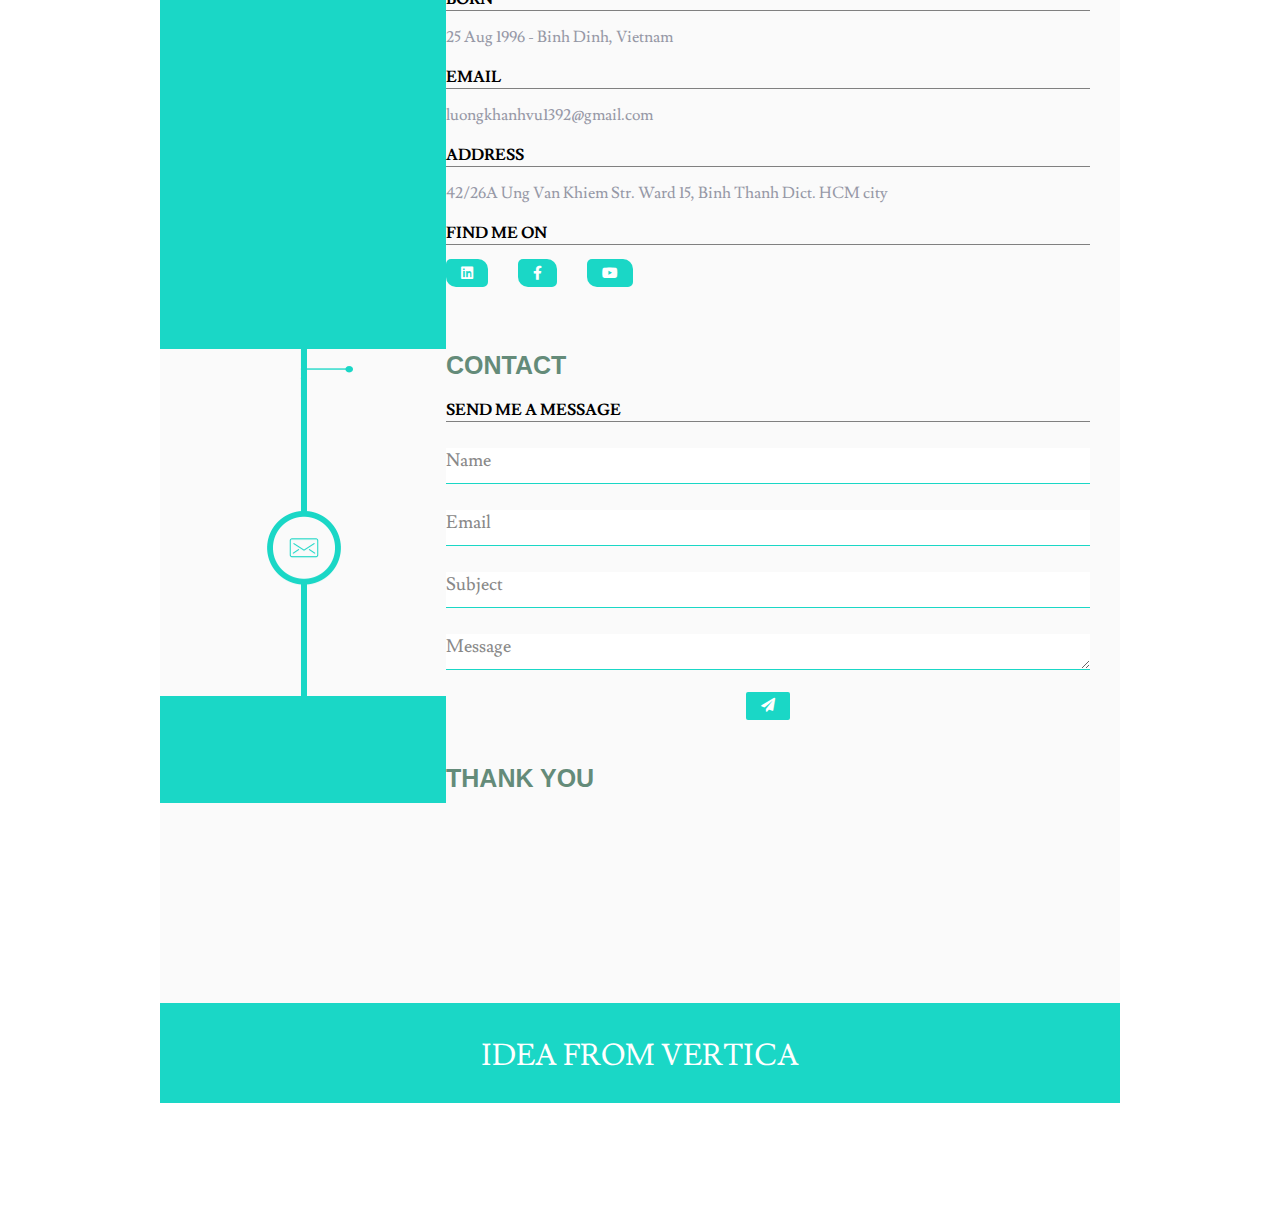
==== commit e53ac5f0: "edit(html): add text" ====
--- a/index.html
+++ b/index.html
@@ -5,11 +5,7 @@
   <meta name="description" content="MyCV">
   <meta name="viewport" content="width=device-width, initial-scale=1">
   <link rel="icon" type="image/x-icon" href="./favicon.ico">
-<<<<<<< HEAD
-  <title>Main CV</title>
-=======
   <title>CV - LUONG KHANH VU - WEB DEVELOPER</title>
->>>>>>> f5ed108ecfa0470250219dc6db9ebbe1600179c6
   <link rel="stylesheet" href="css/all.css"/>
   <link rel="stylesheet" href="css/custom.css"/>
 </head>
@@ -111,6 +107,7 @@
               <ul>
                 <li>As a trainee, I am in charge of the front-end field.</li>
                 <li>Combining media queries, CSS, grid, and flex to create a responsive website</li>
+                <li>Upgrading a wordpress website's client by altering a template and plugin</li>
               </ul>
             </div>
           </div>
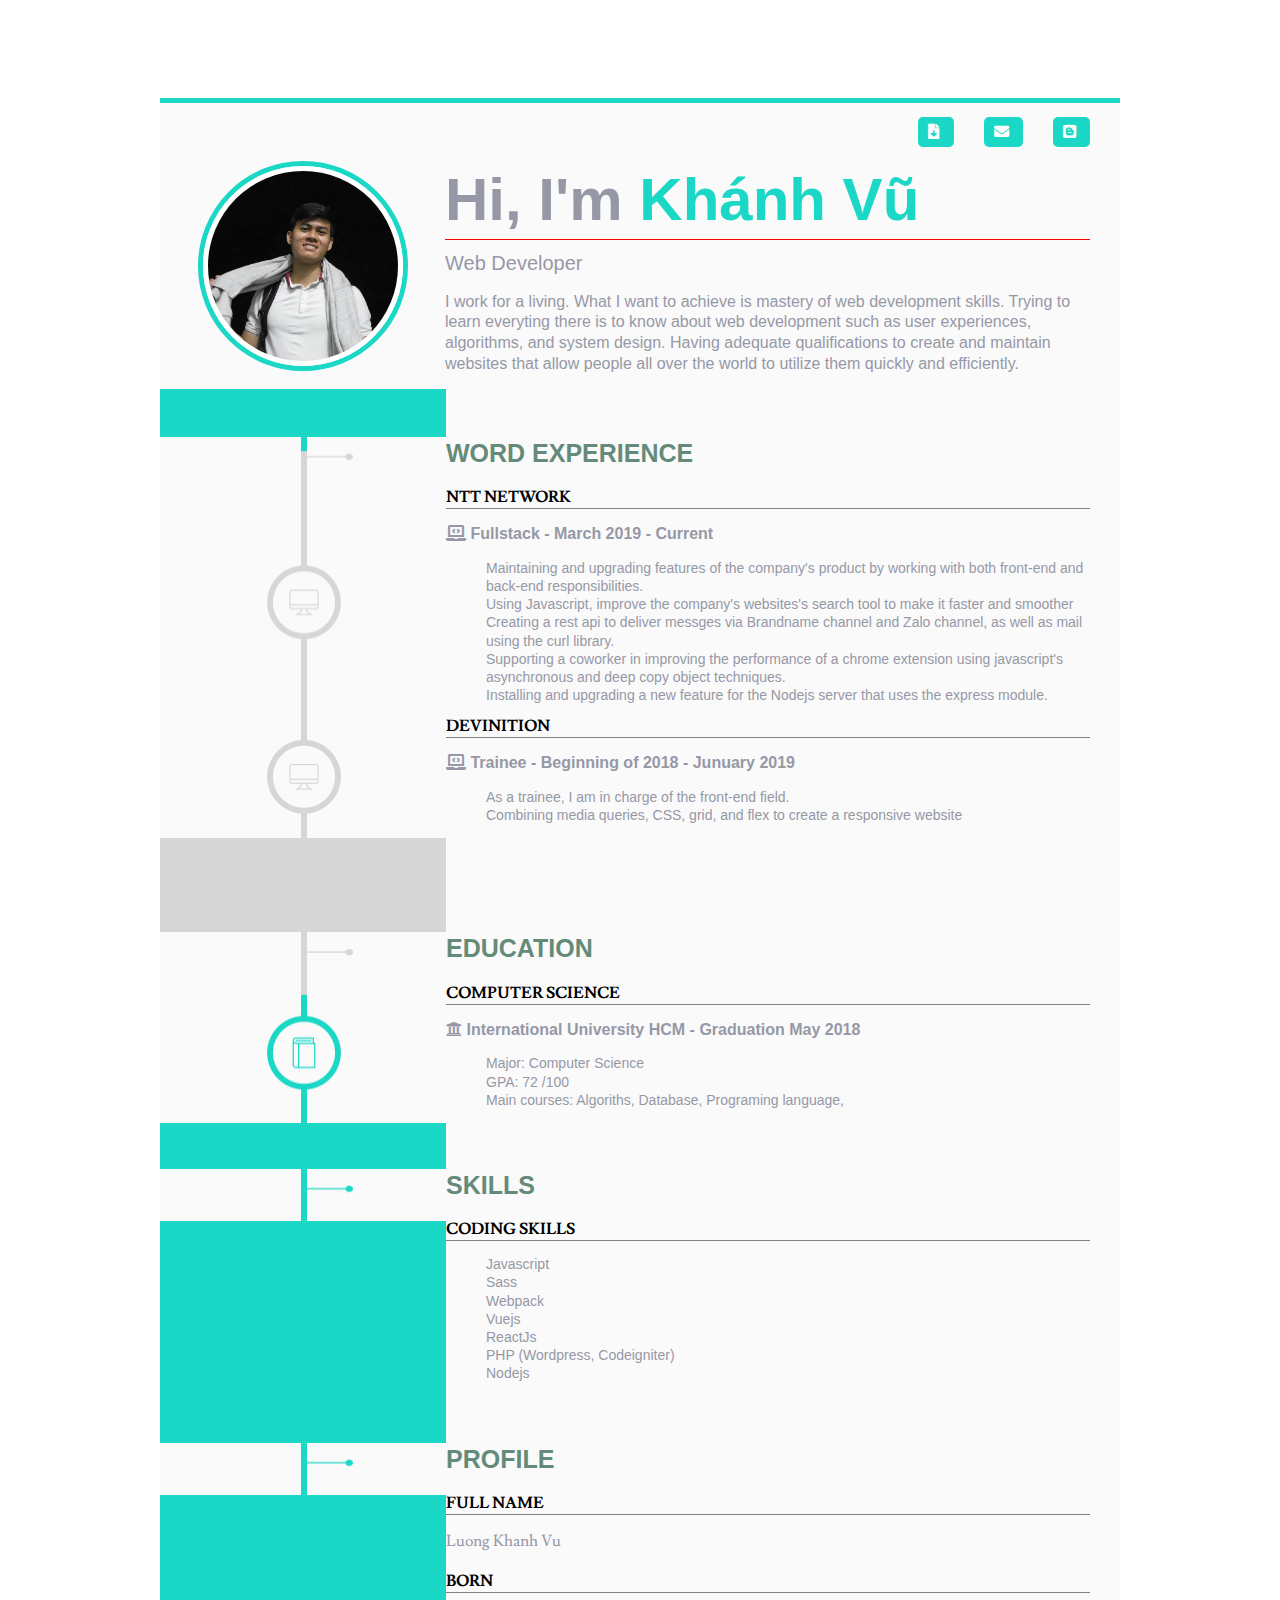
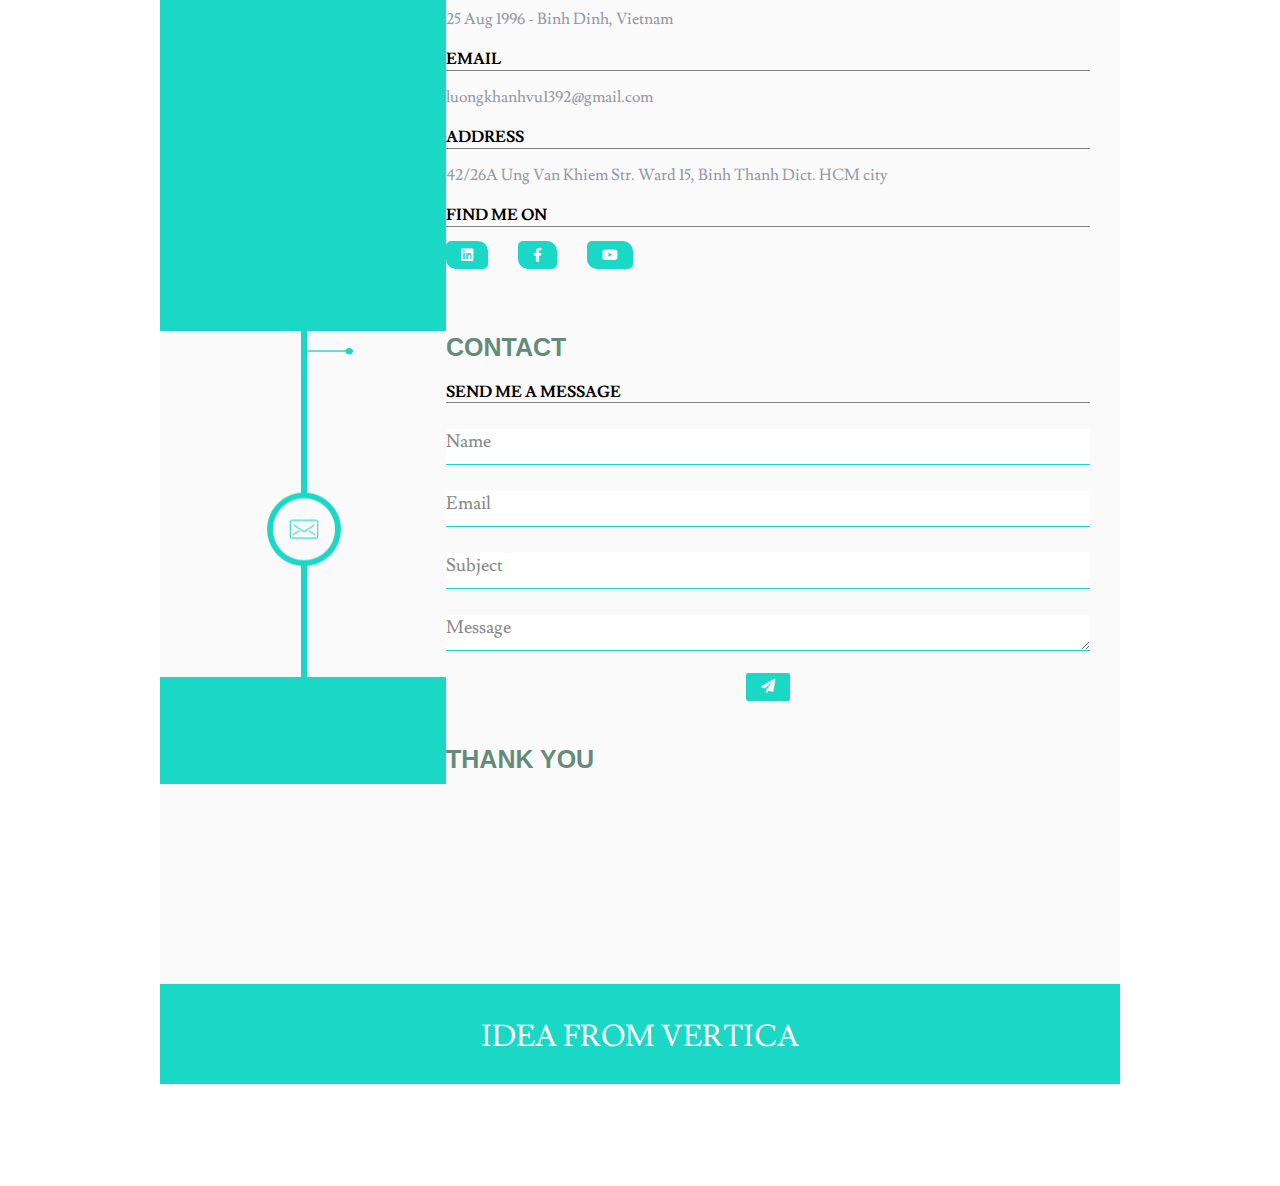
==== commit 7d67a585: "edit(server html): fix conflict" ====
--- a/index.html
+++ b/index.html
@@ -107,7 +107,6 @@
               <ul>
                 <li>As a trainee, I am in charge of the front-end field.</li>
                 <li>Combining media queries, CSS, grid, and flex to create a responsive website</li>
-                <li>Upgrading a wordpress website's client by altering a template and plugin</li>
               </ul>
             </div>
           </div>
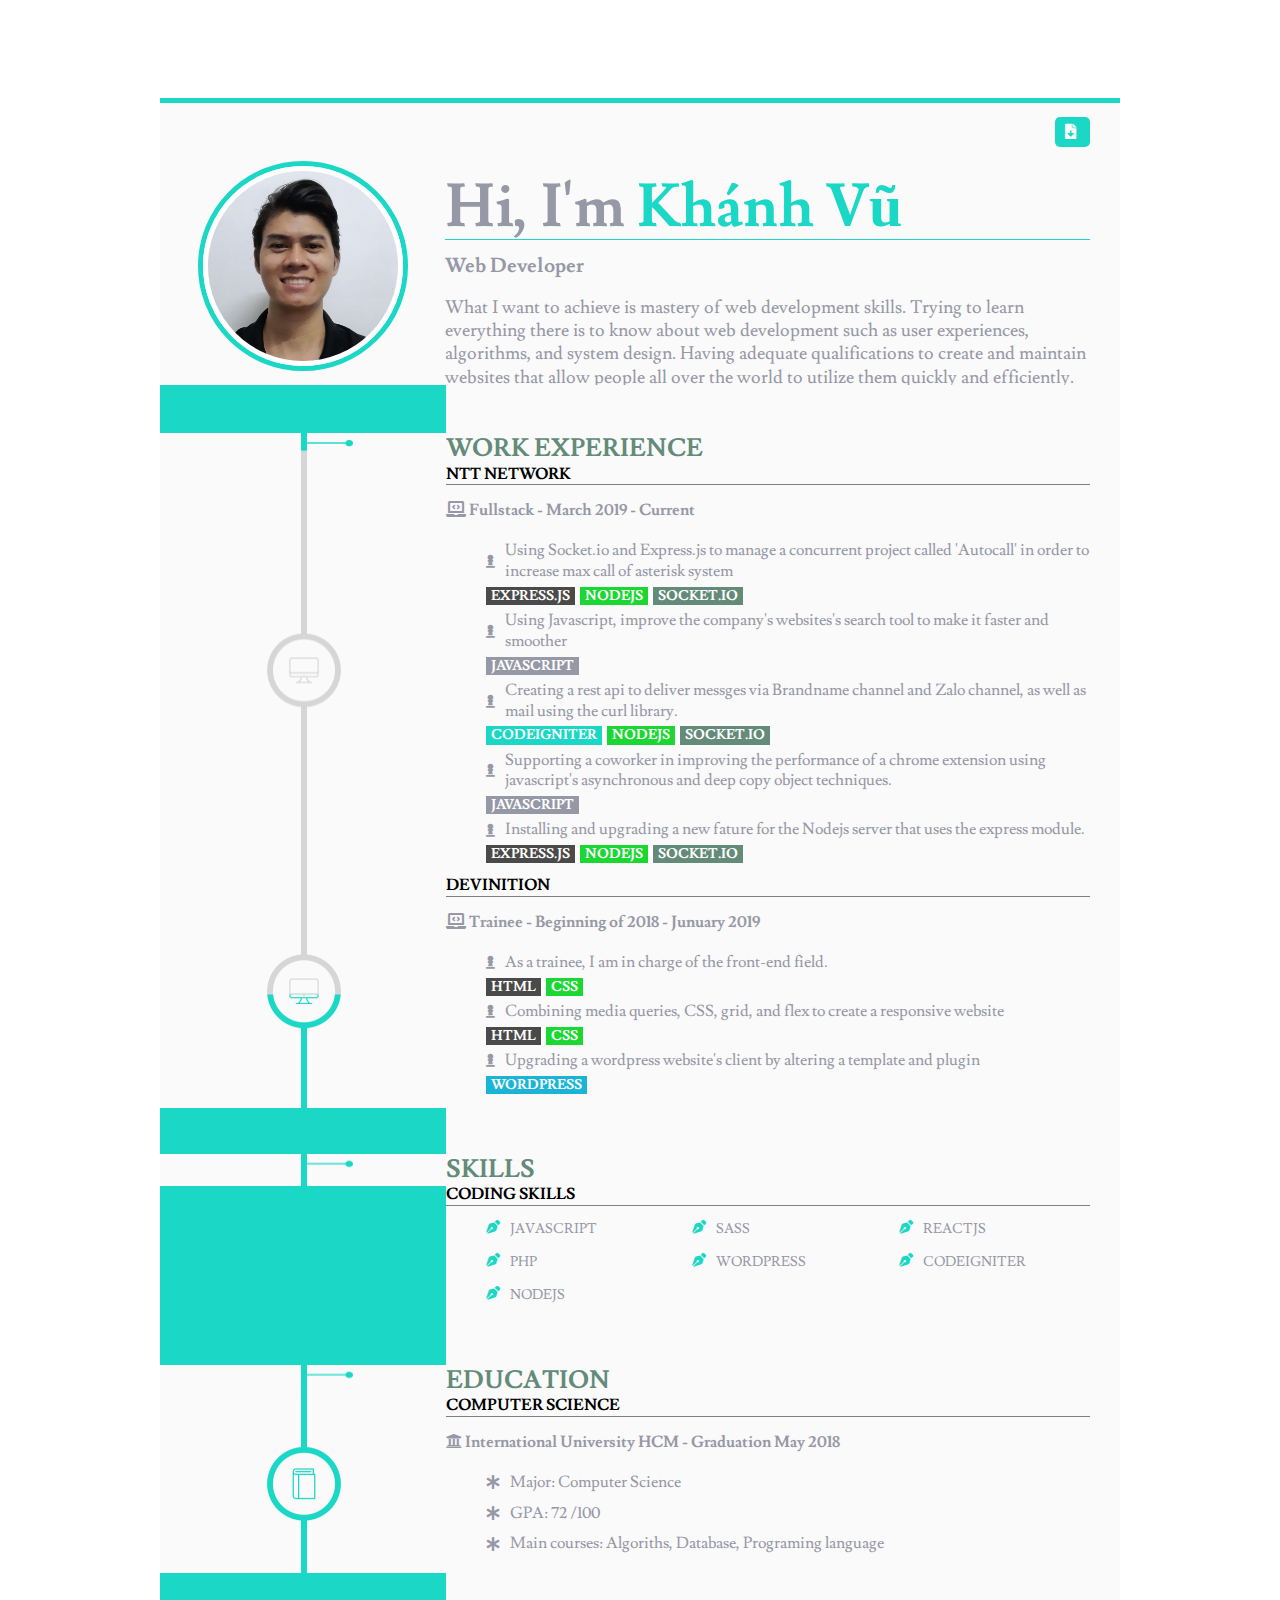
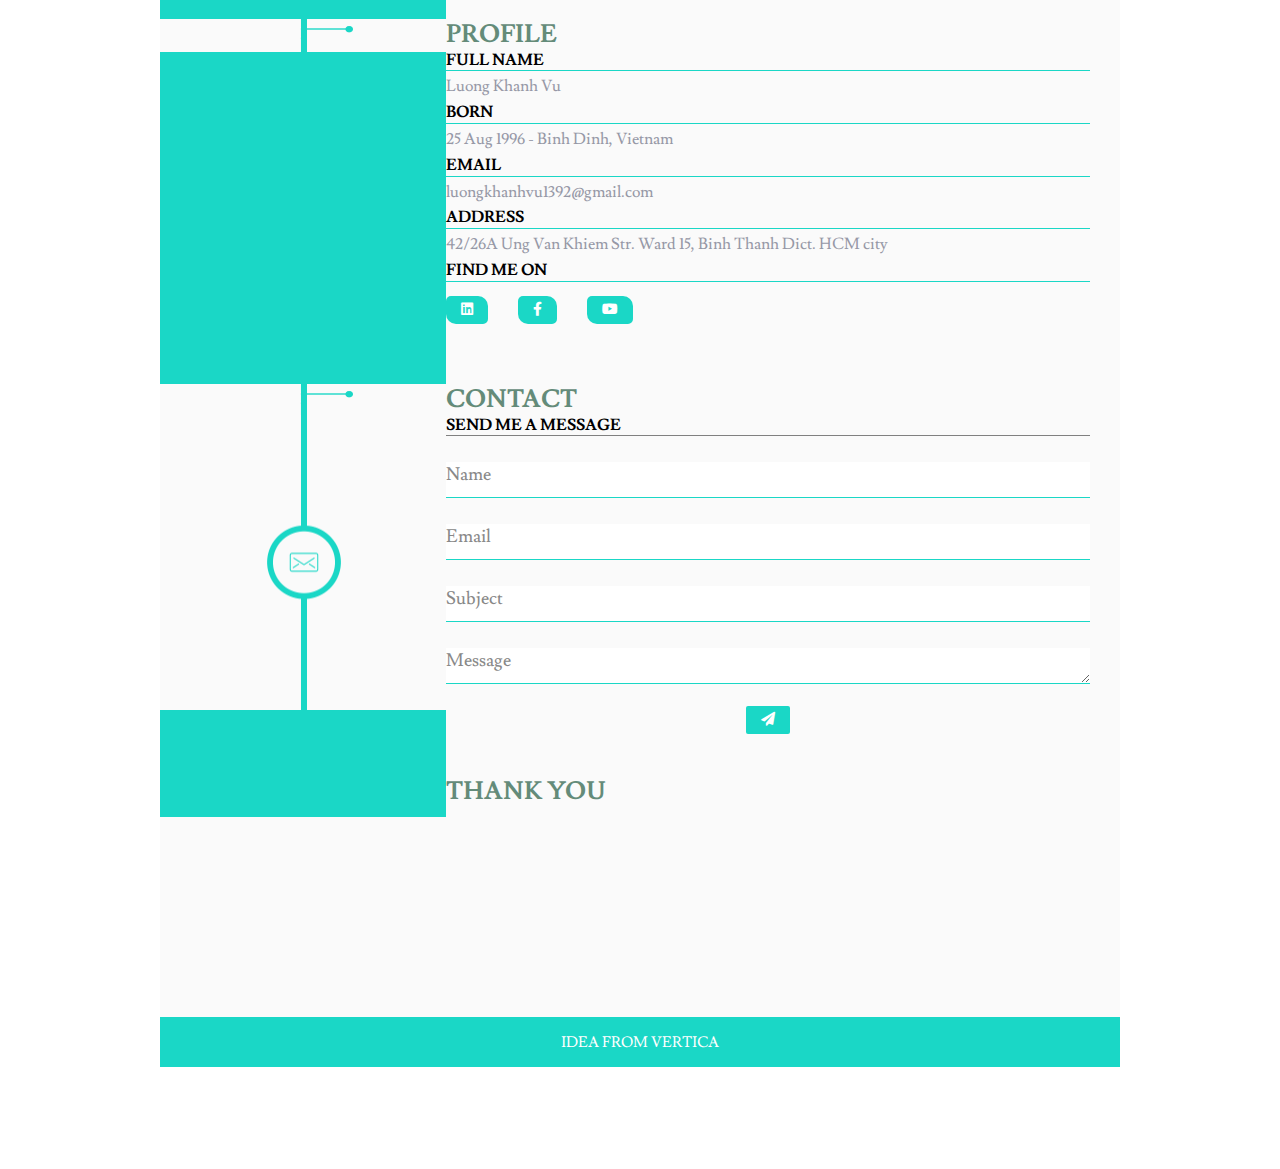
==== commit 50816f88: "update: html and css content" ====
--- a/index.html
+++ b/index.html
@@ -32,18 +32,6 @@
             <span class="btn-hide-text">DOWNLOAD MY RESUME</span>
           </a>
         </li>
-        <li>
-          <a href="#">
-            <i class="fas fa-envelope"></i>
-            <span  class="btn-hide-text">SEND ME EMAIL</span>
-          </a>
-        </li>
-        <li>
-          <a href="#">
-            <i class="fab fa-blogger"></i>
-            <span  class="btn-hide-text">VIEW MY BLOG</span>
-          </a>
-        </li>
       </ul>
     </div>
   </div>
@@ -52,7 +40,7 @@
   <div class="container">
     <section id="intro" class="layout mx">
       <div class="intro-avatar">
-        <img src="./img/khanhvu2.jpg" alt="khanhvu"/>
+        <img src="./img/khanhvu_webdeveloper.JPEG" alt="khanhvu"/>
       </div>
       <div class="intro-text ml-30">
         <div class="intro-title">
@@ -63,8 +51,8 @@
         </div>
         <div class="intro-desc">
           <p>
-           I work for a living. What I want to achieve is mastery of web development skills.
-           Trying to learn everyting there is to know about web development such as user experiences, algorithms, and system design.
+           What I want to achieve is mastery of web development skills.
+           Trying to learn everything there is to know about web development such as user experiences, algorithms, and system design.
            Having adequate qualifications to create and maintain websites that allow people all over the world to utilize them quickly and efficiently.
           </p>
         </div>
@@ -79,7 +67,7 @@
         <div class="row layout-timeline">
           <div class="timeline__title"></div>
           <div class="timeline__contain">
-            <h3>WORD EXPERIENCE</h3>
+            <h3>WORK EXPERIENCE</h3>
           </div>
         </div>
         <div class="row layout-timeline">
@@ -88,12 +76,58 @@
             <h4>NTT NETWORK</h4>
             <div class="timeline__detail">
               <h5><i class="fas fa-laptop-code"></i> Fullstack - <span>March 2019 - Current</span></h5>
-              <ul>
-                <li>Maintaining and upgrading features of the company's product by working with both front-end and back-end responsibilities.</li>
-                <li>Using Javascript, improve the company's websites's search tool to make it faster and smoother</li>
-                <li>Creating a rest api to deliver messges via Brandname channel and Zalo channel, as well as mail using the curl library.</li>
-                <li>Supporting a coworker in improving the performance of a chrome extension using javascript's asynchronous and deep copy object techniques. </li>
-                <li>Installing and upgrading a new feature for the Nodejs server that uses the express module.</li>
+              <ul class="list-work">
+                <li>
+                  <div>
+                    <i class="fas fa-chess-pawn"></i>
+                    <p>Using Socket.io and Express.js to manage a concurrent project called 'Autocall' in order to increase max call of asterisk system</p>
+                  </div>
+                  <div>
+                    <span class="bg--black">EXPRESS.JS</span>
+                    <span class="bg--green">NODEJS</span>
+                    <span class="bg--title">SOCKET.IO</span>
+                  </div>
+                </li>
+                <li>
+                  <div>
+                    <i class="fas fa-chess-pawn"></i>
+                  <p>Using Javascript, improve the company's websites's search tool to make it faster and smoother</p>
+                  </div>
+                  <div>
+                    <span class="bg--grey">JAVASCRIPT</span>
+                  </div>
+                </li>
+                <li>
+                  <div>
+                    <i class="fas fa-chess-pawn"></i>
+                    <p>Creating a rest api to deliver messges via Brandname channel and Zalo channel, as well as mail using the curl library.</p>
+                  </div>
+                  <div>
+                    <span class="bg--blue">CODEIGNITER</span>
+                    <span class="bg--green">NODEJS</span>
+                    <span class="bg--title">SOCKET.IO</span>
+                  </div>
+                </li>
+                <li>
+                  <div>
+                    <i class="fas fa-chess-pawn"></i>
+                    <p>Supporting a coworker in improving the performance of a chrome extension using javascript's asynchronous and deep copy object techniques.</p>
+                  </div>
+                  <div>
+                     <span class="bg--grey">JAVASCRIPT</span>
+                  </div>
+                </li>
+                <li>
+                  <div>
+                    <i class="fas fa-chess-pawn"></i>
+                    <p>Installing and upgrading a new fature for the Nodejs server that uses the express module.</p>
+                  </div>
+                  <div>
+                    <span class="bg--black">EXPRESS.JS</span>
+                    <span class="bg--green">NODEJS</span>
+                    <span class="bg--title">SOCKET.IO</span>
+                  </div>
+                </li>
               </ul>
             </div>
           </div>
@@ -104,9 +138,36 @@
             <h4>DEVINITION</h4>
             <div class="timeline__detail">
               <h5><i class="fas fa-laptop-code"></i> Trainee - <span>Beginning of 2018 - Junuary 2019</span></h5>
-              <ul>
-                <li>As a trainee, I am in charge of the front-end field.</li>
-                <li>Combining media queries, CSS, grid, and flex to create a responsive website</li>
+              <ul class="list-work">
+                <li>
+                  <div>
+                    <i class="fas fa-chess-pawn"></i>
+                    <p>As a trainee, I am in charge of the front-end field.</p>
+                  </div>
+                   <div>
+                    <span class="bg--black">HTML</span>
+                    <span class="bg--green">CSS</span>
+                  </div>
+                </li>
+                <li>
+                  <div>
+                    <i class="fas fa-chess-pawn"></i>
+                    <p>Combining media queries, CSS, grid, and flex to create a responsive website</p>
+                  </div>
+                  <div>
+                    <span class="bg--black">HTML</span>
+                    <span class="bg--green">CSS</span>
+                  </div>
+                </li>
+                <li>
+                  <div>
+                    <i class="fas fa-chess-pawn"></i>
+                    <p>Upgrading a wordpress website's client by altering a template and plugin</p>
+                  </div>
+                  <div>
+                    <span class="bg--lightGreen">WORDPRESS</span>
+                  </div>
+                </li>
               </ul>
             </div>
           </div>
@@ -116,30 +177,31 @@
         <div class="timeline__process"></div>
         <div class="timeline__contain"></div>
       </section>
-      <!-- <section id="portfolio">
-        <div class="row layout-timeline">
-          <div class="timeline__title"></div>
-          <div class="timeline__contain">
-            <h3>PORTFOLIO</h3>
+       <section id="skill">
+        <div class="row layout-timeline">
+          <div class="timeline__title"></div>
+          <div class="timeline__contain">
+            <h3>SKILLS</h3>
           </div>
         </div>
         <div class="row layout-timeline">
           <div class="timeline__point"></div>
           <div class="timeline__contain">
-            <h4>PROJECT</h4>
-            <div class="timeline__detail">
-              <h5>WebRTC</h5>
-              <p>Deal with asterisk core</p>
-              <h5>Google Extension</h5>
-              <p>Using webpack and reactjs to build a screenshot application</p>
-              <h5>Landing page</h5>
-              <p>Vuejs and Laravel to build website that sell a online course</p>
-              <h5>Movies</h5>
-              <p>Reactjs, Socket nodejs</p>
-            </div>
-          </div>
-        </div>
-      </section> -->
+            <h4>CODING SKILLS</h4>
+            <div class="timeline__detail">
+              <ul class="list-skill">
+                <li><i class="fas fa-pen-nib"></i>JAVASCRIPT</li>
+                <li><i class="fas fa-pen-nib"></i>SASS</li>
+                <li><i class="fas fa-pen-nib"></i>REACTJS</li>
+                <li class="list-skill__backend"><i class="fas fa-pen-nib"></i>PHP</li>
+                <li class="list-skill__backend"><i class="fas fa-pen-nib"></i>WORDPRESS</li>
+                <li class="list-skill__backend"><i class="fas fa-pen-nib"></i>CODEIGNITER</li>
+                <li class="list-skill__backend"><i class="fas fa-pen-nib"></i>NODEJS</li>
+              </ul>
+            </div>
+          </div>
+        </div>
+      </section>
       <section class="interval layout-timeline">
         <div class="timeline__process"></div>
         <div class="timeline__contain"></div>
@@ -157,10 +219,17 @@
             <h4>COMPUTER SCIENCE</h4>
             <div class="timeline__detail">
               <h5><i class="fas fa-university"></i> International University HCM - <span>Graduation May 2018</span></h5>
-              <ul>
-                <li>Major: Computer Science</li>
-                <li>GPA: 72 /100</li>
-                <li>Main courses: Algoriths, Database, Programing language,</li>
+              <ul class="list-edu">
+                <li>
+                  <i class="fas fa-asterisk"></i>
+                  <p>Major: Computer Science<p></li>
+                <li>
+                  <i class="fas fa-asterisk"></i>
+                  <p>GPA: 72 /100</p></li>
+                <li>
+                  <i class="fas fa-asterisk"></i>
+                  <p>Main courses: Algoriths, Database, Programing language</p>
+                </li>
               </ul>
             </div>
           </div>
@@ -170,100 +239,54 @@
         <div class="timeline__process"></div>
         <div class="timeline__contain"></div>
       </section>
-      <section id="skill">
-        <div class="row layout-timeline">
-          <div class="timeline__title"></div>
-          <div class="timeline__contain">
-            <h3>SKILLS</h3>
+     
+      <section id="profile">
+        <div class="row layout-timeline">
+          <div class="timeline__title"></div>
+          <div class="timeline__contain">
+            <h3>PROFILE</h3>
           </div>
         </div>
         <div class="row layout-timeline">
           <div class="timeline__point"></div>
           <div class="timeline__contain">
-            <h4>CODING SKILLS</h4>
-            <div class="timeline__detail">
-              <ul>
-                <li>Javascript</li>
-                <li>Sass</li>
-                <li>Webpack</li>
-                <li>Vuejs</li>
-                <li>ReactJs</li>
-                <li>PHP (Wordpress, Codeigniter)</li>
-                <li>Nodejs</li>
-              </ul>
-            </div>
-          </div>
-        </div>
-        <!-- <div class="row layout-timeline">
-          <div class="timeline__point"></div>
-          <div class="timeline__contain">
-            <h4>SYSTEM SKILLS</h4>
-            <div class="timeline__detail">
-              <ul>
-                <li>CI/CD</li>
-                <li>Docker</li>
-              </ul>
-            </div>
-          </div>
-        </div> -->
-      </section>
-      <section class="interval layout-timeline">
-        <div class="timeline__process"></div>
-        <div class="timeline__contain"></div>
-      </section>
-      <section id="profile">
-        <div class="row layout-timeline">
-          <div class="timeline__title"></div>
-          <div class="timeline__contain">
-            <h3>PROFILE</h3>
-          </div>
-        </div>
-        <div class="row layout-timeline">
-          <div class="timeline__point"></div>
-          <div class="timeline__contain">
-            <h4>FULL NAME</h4>
-            <div class="timeline__detail">
-              <p>Luong Khanh Vu</p>
-            </div>
-          </div>
-        </div>
-        <div class="row layout-timeline">
-          <div class="timeline__point"></div>
-          <div class="timeline__contain">
-            <h4>BORN</h4>
-            <div class="timeline__detail">
-              <p>25 Aug 1996 - Binh Dinh, Vietnam</p>
-            </div>
-          </div>
-        </div>
-        <div class="row layout-timeline">
-          <div class="timeline__point"></div>
-          <div class="timeline__contain">
-            <h4>EMAIL</h4>
-            <div class="timeline__detail">
-              <p>luongkhanhvu1392@gmail.com</p>
-            </div>
-          </div>
-        </div>
-        <div class="row layout-timeline">
-          <div class="timeline__point"></div>
-          <div class="timeline__contain">
-            <h4>ADDRESS</h4>
-            <div class="timeline__detail">
-              <p>42/26A Ung Van Khiem Str. Ward 15, Binh Thanh Dict. HCM city</p>
-            </div>
-          </div>
-        </div>
-        <div class="row layout-timeline">
-          <div class="timeline__point"></div>
-          <div class="timeline__contain">
-            <h4>FIND ME ON</h4>
-            <div class="timeline__detail">
-              <ul class="timeline__icon">
-                <li><a href="#"><i class="fab fa-linkedin"></i></a></li>
-                <li><a href="#"><i class="fab fa-facebook-f"></i></a></li>
-                <li><a href="#"><i class="fab fa-youtube"></i></a></li>
-              </ul>
+            <div>
+              <h4 class="border--blue">FULL NAME</h4>
+              <div class="timeline__detail">
+                <p>Luong Khanh Vu</p>
+              </div>
+            </div>
+
+            <div>
+              <h4 class="border--blue">BORN</h4>
+              <div class="timeline__detail">
+                <p>25 Aug 1996 - Binh Dinh, Vietnam</p>
+              </div>
+            </div>
+
+            <div>
+              <h4 class="border--blue">EMAIL</h4>
+              <div class="timeline__detail">
+                <p>luongkhanhvu1392@gmail.com</p>
+              </div>
+            </div>
+
+            <div>
+              <h4 class="border--blue">ADDRESS</h4>
+              <div class="timeline__detail">
+                <p>42/26A Ung Van Khiem Str. Ward 15, Binh Thanh Dict. HCM city</p>
+              </div>
+            </div>
+
+            <div>
+              <h4 class="border--blue">FIND ME ON</h4>
+              <div class="timeline__detail">
+                <ul class="timeline__icon">
+                  <li><a href="#"><i class="fab fa-linkedin"></i></a></li>
+                  <li><a href="#"><i class="fab fa-facebook-f"></i></a></li>
+                  <li><a href="#"><i class="fab fa-youtube"></i></a></li>
+                </ul>
+              </div>
             </div>
           </div>
         </div>
--- a/css/custom.css
+++ b/css/custom.css
@@ -1,4 +1,8 @@
 @import url(https://fonts.googleapis.com/css?family=Lusitana:400,700);
+@font-face {
+  font-family: "etLine";
+  src: url("../webfonts/et-line.woff") format("woff");
+}
 html {
   font-size: 100%;
   box-sizing: border-box;
@@ -29,7 +33,7 @@
   font-size: 0.875rem;
   font-weight: 300;
   font-family: "Public Sans", sans-serif;
-  color: #9698a6;
+  color: hsl(233deg, 8%, 62%);
   line-height: 1.3;
   background: url("https://images.unsplash.com/photo-1531310120610-deae3280a60b?ixid=MnwxMjA3fDB8MHxwaG90by1wYWdlfHx8fGVufDB8fHx8&ixlib=rb-1.2.1&auto=format&fit=crop&w=1789&q=80") center center no-repeat;
   background-size: cover;
@@ -73,6 +77,34 @@
 
 .pt-20 {
   padding-top: 20px !important;
+}
+
+.border--blue {
+  border-color: #1ad7c6 !important;
+}
+
+.bg--blue {
+  background-color: #1ad7c6;
+}
+
+.bg--green {
+  background-color: #1ad731;
+}
+
+.bg--lightGreen {
+  background-color: #1ab4d7;
+}
+
+.bg--title {
+  background-color: #648b79;
+}
+
+.bg--grey {
+  background-color: hsl(233deg, 8%, 62%);
+}
+
+.bg--black {
+  background-color: rgba(0, 0, 0, 0.7098039216);
 }
 
 .top-color {
@@ -115,6 +147,9 @@
   -webkit-transition: all 0.3s ease-in-out;
 }
 
+#intro {
+  font-family: etLine, Lusitana, serif;
+}
 #intro .intro-avatar {
   width: 210px;
   height: 210px;
@@ -126,19 +161,25 @@
   height: 100%;
   border-radius: 50%;
   border: 5px solid white;
+  object-fit: cover;
+  width: 100%;
 }
 #intro .intro-title {
   font-size: 1.875rem;
-  border-bottom: 1px solid red;
+  border-bottom: 1px solid #1ad7c6;
 }
 #intro .intro-job {
   margin-top: 10px;
 }
 #intro .intro-desc {
-  font-size: 1rem;
+  font-size: 1.125rem;
 }
 #intro h2 {
   font-size: 1.25rem;
+  font-weight: bold;
+}
+#intro p {
+  margin-bottom: 0px;
 }
 
 .interval {
@@ -187,10 +228,10 @@
   padding-right: 30px;
   background-color: #fafafa;
   margin-left: -2px;
+  font-family: Lusitana, serif;
 }
 .timeline__contain h3 {
   font-size: 1.5625rem;
-  margin-bottom: 20px;
   font-weight: bold;
   color: #648b79;
 }
@@ -199,7 +240,6 @@
   font-size: 1rem;
   font-weight: bold;
   border-bottom: 1px solid gray;
-  font-family: Lusitana, serif;
 }
 .timeline__contain h5 {
   font-size: 1rem;
@@ -208,7 +248,7 @@
 }
 .timeline__contain p {
   font-size: 1rem;
-  font-family: Lusitana, serif;
+  margin: 5px 0px;
 }
 .timeline__icon {
   display: flex;
@@ -373,7 +413,7 @@
     color: aliceblue;
     transform: translateY(-15px);
     margin-left: 10px;
-    text-shadow: 0 15px 5px black;
+    text-shadow: 0 15px 5px rgb(0, 0, 0);
   }
   100% {
     color: aliceblue;
@@ -381,17 +421,59 @@
     margin-left: 0;
   }
 }
+.list-work li > div {
+  display: flex;
+  align-items: center;
+  gap: 10px;
+}
+.list-work li > div:last-child {
+  display: flex;
+  align-items: center;
+  flex-wrap: wrap;
+  background-color: white;
+  width: fit-content;
+  gap: 5px;
+  font-weight: bold;
+}
+.list-work li span {
+  padding: 0px 5px;
+  color: white;
+}
+
+.list-skill {
+  display: grid;
+  grid-template-columns: repeat(auto-fill, minmax(150px, 1fr));
+  gap: 15px;
+}
+.list-skill li {
+  display: flex;
+  gap: 10px;
+}
+.list-skill i {
+  color: #1ad7c6;
+}
+.list-skill__backend {
+  order: 1;
+}
+
+.list-edu > li {
+  display: flex;
+  align-items: center;
+  gap: 10px;
+}
+
 .footer {
-  text-align: center;
-  height: 100px;
-  background-color: #1ad7c6;
-  line-height: 3.5;
-  color: white;
-  font-size: 1.875rem;
+  display: flex;
+  align-items: center;
+  justify-content: center;
+  height: 50px;
+  background-color: #1ad7c6;
+  color: white;
   font-family: Lusitana, serif;
 }
 .footer a {
   color: white;
+  font-size: 15px;
 }
 
 .timeline-support {
